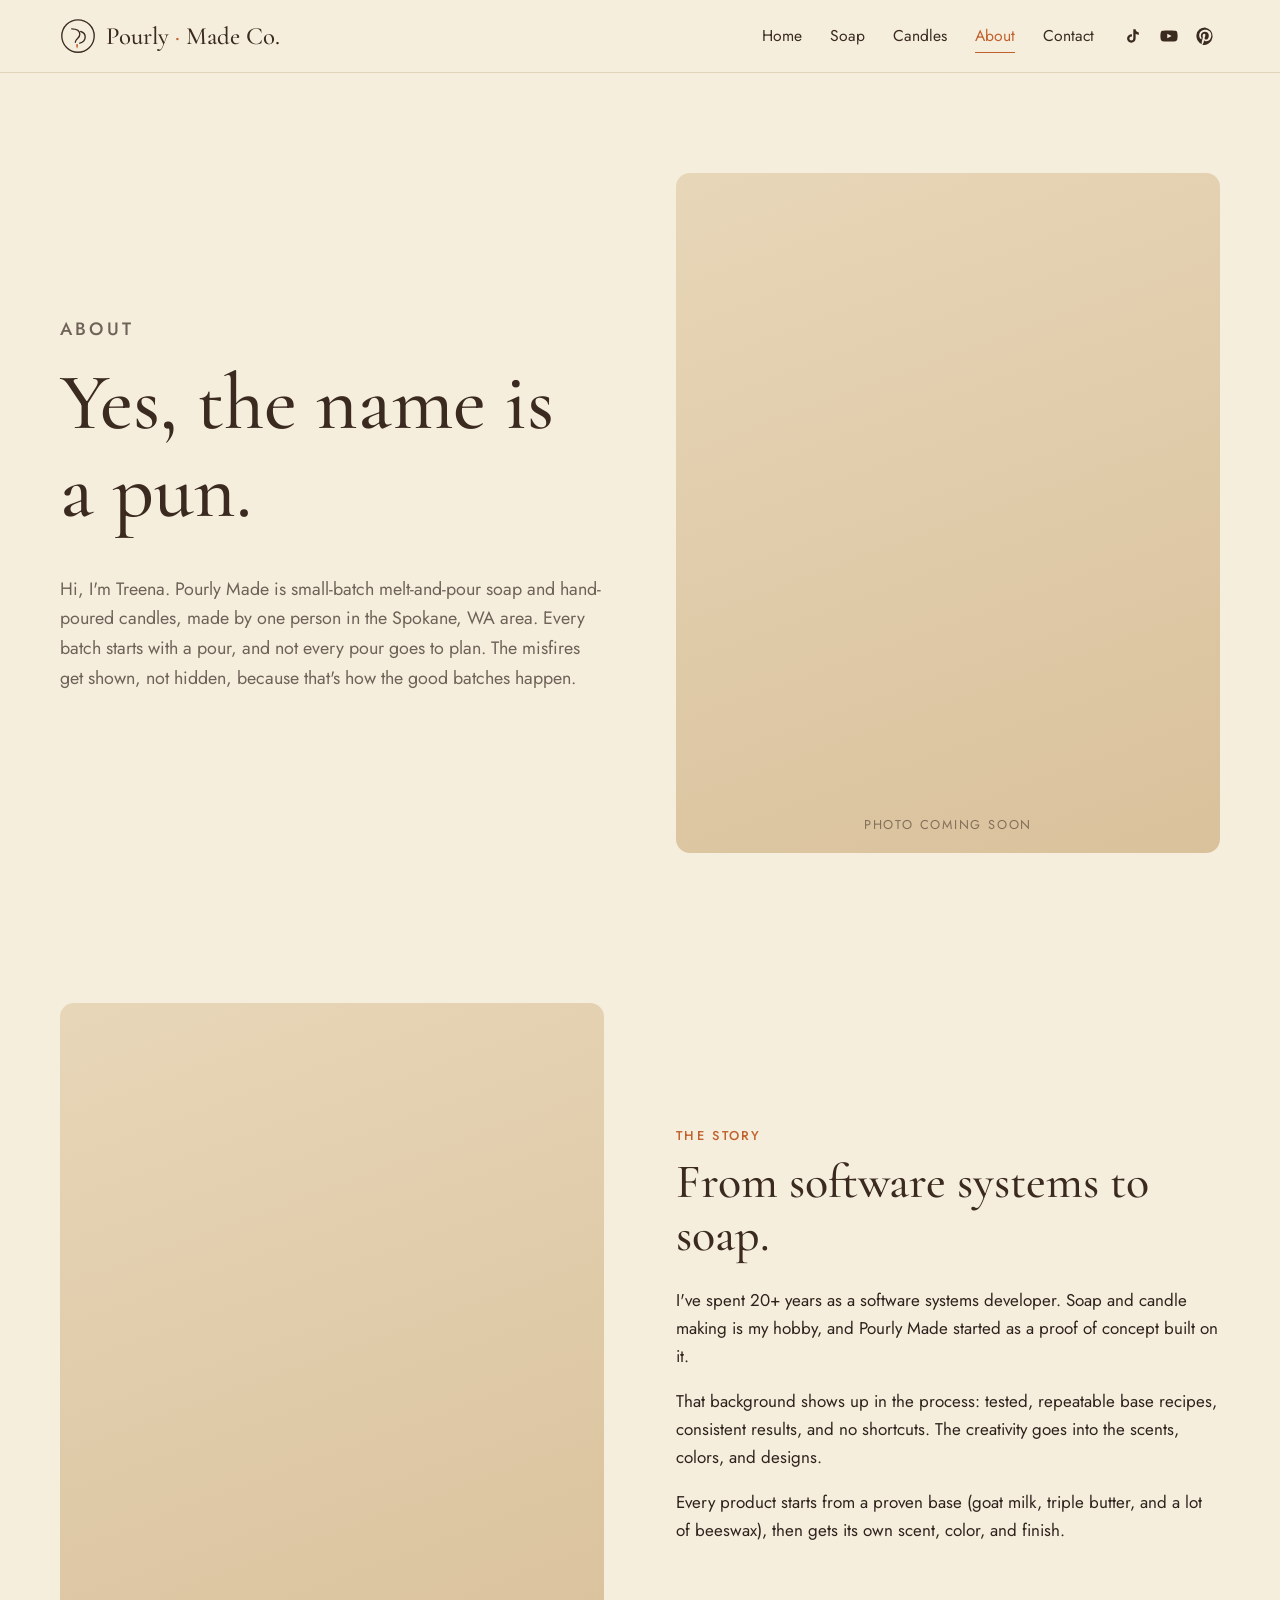
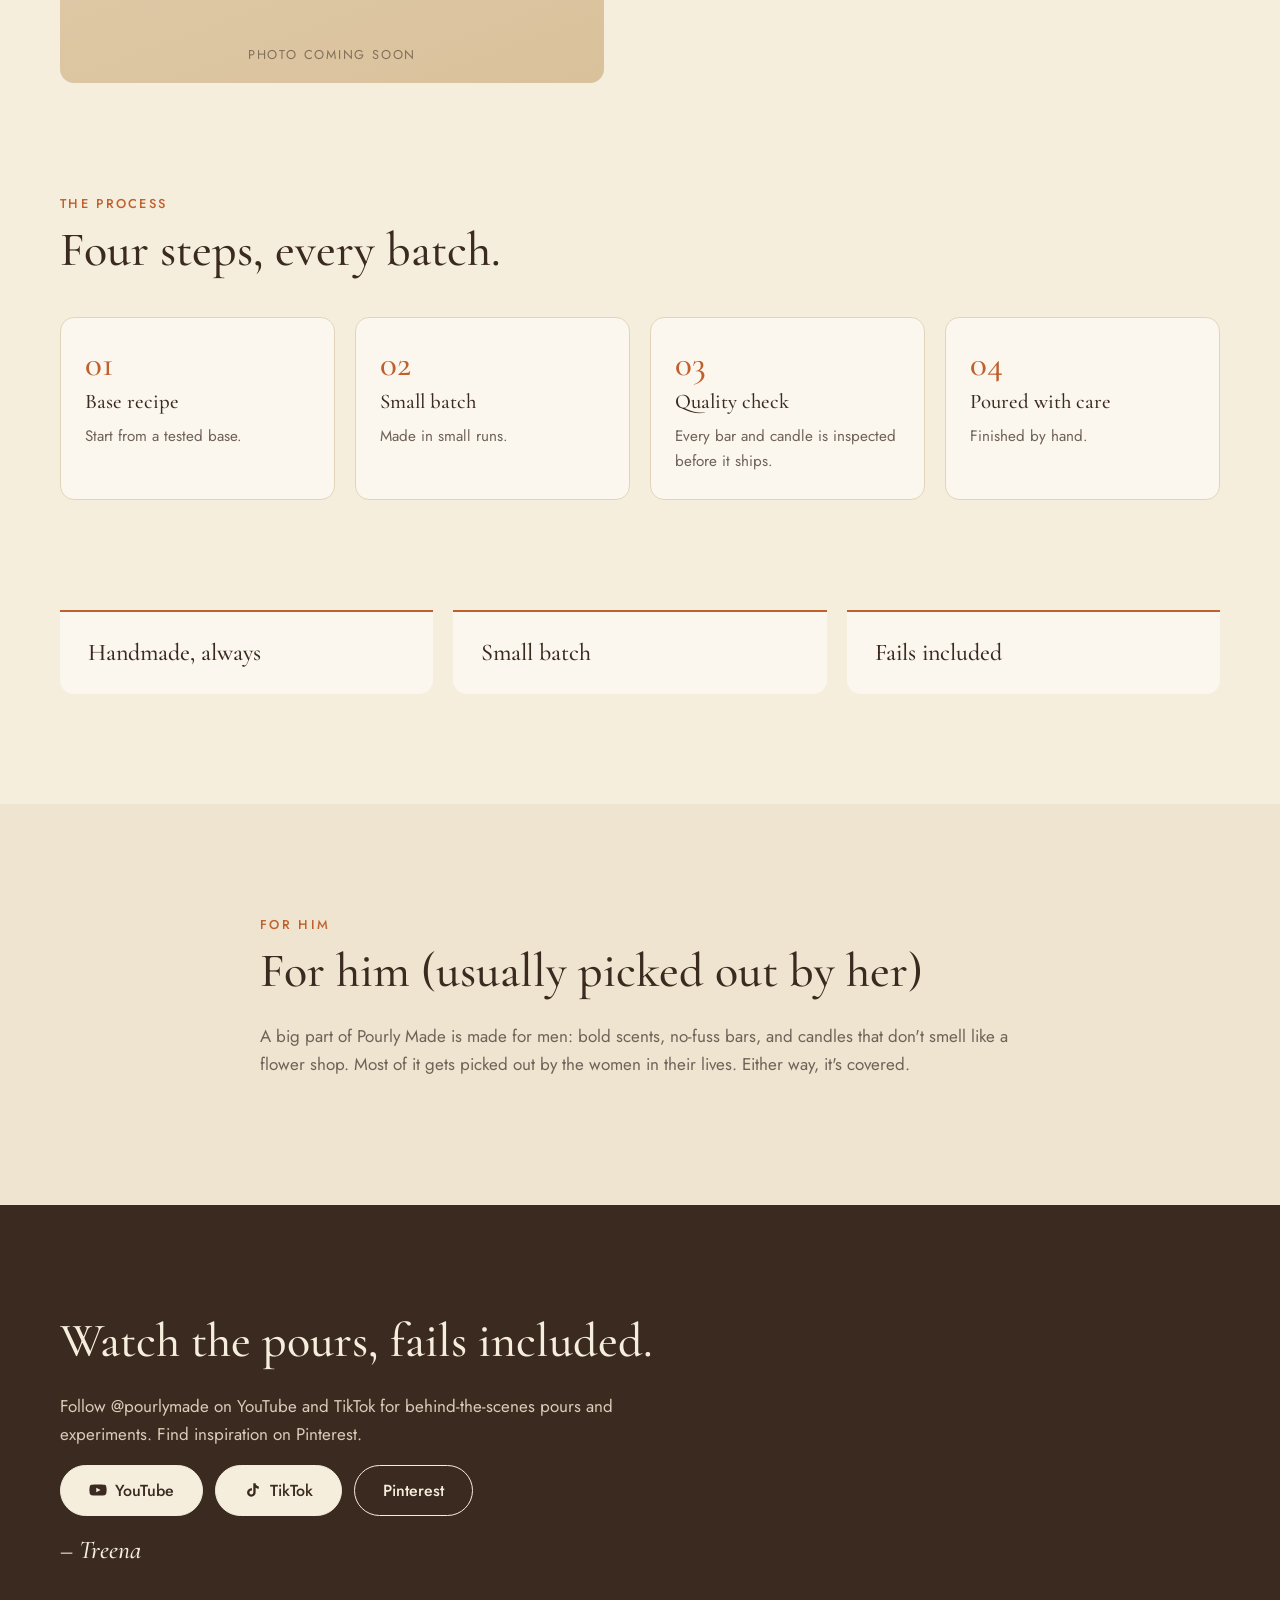
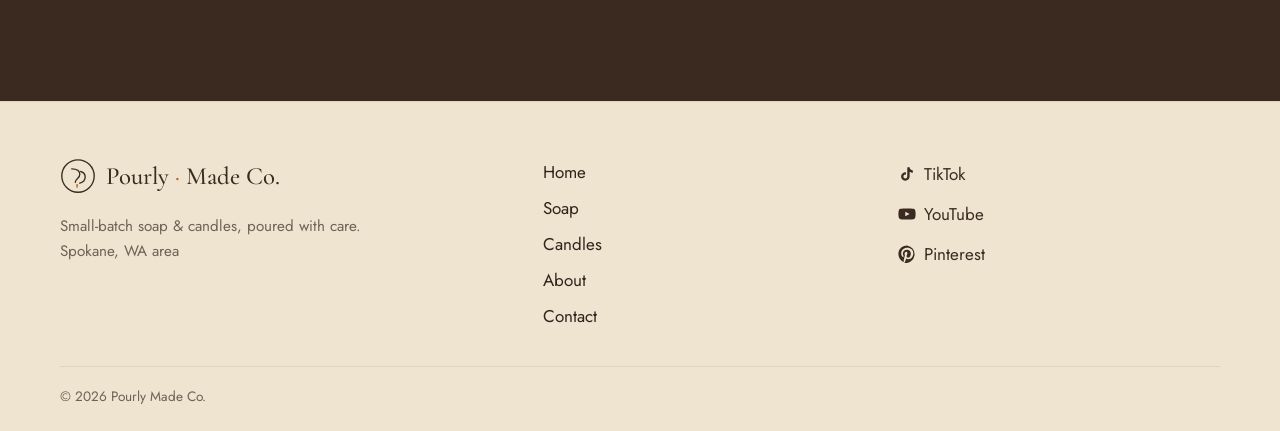
==== about/index.html @ 8b15afe2 "Initial commit" ====
<!doctype html>
<html lang="en" data-root="../">
<head>
<meta charset="utf-8">
<meta name="viewport" content="width=device-width, initial-scale=1">
<title>About | Pourly Made Co.</title>
<meta name="description" content="Pourly Made Co. is small-batch soap and candles made by one person in the Spokane, WA area.">
<meta property="og:title" content="About | Pourly Made Co.">
<meta property="og:description" content="Pourly Made Co. is small-batch soap and candles made by one person in the Spokane, WA area.">
<meta property="og:type" content="website">
<link rel="icon" href="../assets/img/favicon.svg" type="image/svg+xml">
<link rel="preconnect" href="https://fonts.googleapis.com">
<link rel="preconnect" href="https://fonts.gstatic.com" crossorigin>
<link href="https://fonts.googleapis.com/css2?family=Cormorant+Garamond:ital,wght@0,400;0,500;0,600;1,500&family=Jost:wght@400;500;600&display=swap" rel="stylesheet">
<link rel="stylesheet" href="../assets/css/style.css">
</head>
<body data-page="about">
<a class="skip" href="#main">Skip to content</a>
<header id="site-header"></header>
<main id="main">

<section class="page-hero">
  <div class="container split">
    <div>
      <p class="eyebrow">About</p>
      <h1>Yes, the name is a pun.</h1>
      <p>Hi, I'm Treena. Pourly Made is small-batch melt-and-pour soap and hand-poured candles, made by one person in the Spokane, WA area. Every batch starts with a pour, and not every pour goes to plan. The misfires get shown, not hidden, because that's how the good batches happen.</p>
    </div>
    <div class="art" role="img" aria-label="Photo placeholder"></div>
  </div>
</section>

<section class="section">
  <div class="container split">
    <div class="art" role="img" aria-label="Photo placeholder"></div>
    <div>
      <p class="eyebrow">The story</p>
      <h2>From software systems to soap.</h2>
      <p>I've spent 20+ years as a software systems developer. Soap and candle making is my hobby, and Pourly Made started as a proof of concept built on it.</p>
      <p>That background shows up in the process: tested, repeatable base recipes, consistent results, and no shortcuts. The creativity goes into the scents, colors, and designs.</p>
      <p>Every product starts from a proven base (goat milk, triple butter, and a lot of beeswax), then gets its own scent, color, and finish.</p>
    </div>
  </div>
</section>

<section class="section" style="padding-top:0">
  <div class="container">
    <div class="section-head"><p class="eyebrow">The process</p><h2>Four steps, every batch.</h2></div>
    <ol class="steps">
      <li><h3>Base recipe</h3><p>Start from a tested base.</p></li>
      <li><h3>Small batch</h3><p>Made in small runs.</p></li>
      <li><h3>Quality check</h3><p>Every bar and candle is inspected before it ships.</p></li>
      <li><h3>Poured with care</h3><p>Finished by hand.</p></li>
    </ol>
  </div>
</section>

<section class="section" style="padding-top:0">
  <div class="container values">
    <div class="value"><h3>Handmade, always</h3></div>
    <div class="value"><h3>Small batch</h3></div>
    <div class="value"><h3>Fails included</h3></div>
  </div>
</section>

<section class="section for-him">
  <div class="container inner">
    <p class="eyebrow">For him</p>
    <h2>For him (usually picked out by her)</h2>
    <p class="muted">A big part of Pourly Made is made for men: bold scents, no-fuss bars, and candles that don't smell like a flower shop. Most of it gets picked out by the women in their lives. Either way, it's covered.</p>
  </div>
</section>

<section class="section dark">
  <div class="container">
    <h2>Watch the pours, fails included.</h2>
    <p style="max-width:560px">Follow @pourlymade on YouTube and TikTok for behind-the-scenes pours and experiments.<span data-requires-social="pinterest"> Find inspiration on Pinterest.</span></p>
    <div class="btn-row social-btns">
  <a class="btn btn-light" data-social="youtube" href="#"><svg viewBox="0 0 24 24"><path d="M23 7.2a3 3 0 0 0-2.1-2.1C19 4.6 12 4.6 12 4.6s-7 0-8.9.5A3 3 0 0 0 1 7.2 31 31 0 0 0 .5 12a31 31 0 0 0 .5 4.8 3 3 0 0 0 2.1 2.1c1.9.5 8.9.5 8.9.5s7 0 8.9-.5a3 3 0 0 0 2.1-2.1 31 31 0 0 0 .5-4.8 31 31 0 0 0-.5-4.8zM9.7 15.1V8.9l5.8 3.1-5.8 3.1z"/></svg>YouTube</a>
  <a class="btn btn-light" data-social="tiktok" href="#"><svg viewBox="0 0 24 24"><path d="M16.6 5.8A4.3 4.3 0 0 1 15.5 3h-3.1v12.4a2.6 2.6 0 1 1-2.6-2.6c.3 0 .5 0 .8.1V9.7a5.7 5.7 0 1 0 4.9 5.7V9a7.4 7.4 0 0 0 4.3 1.4V7.3a4.3 4.3 0 0 1-3.2-1.5z"/></svg>TikTok</a>
  <a class="btn btn-ghost" style="color:var(--cream);border-color:var(--cream)" data-social="pinterest" href="#">Pinterest</a>
</div>
    <p class="signoff">&ndash; Treena</p>
  </div>
</section>
</main>
<footer id="site-footer"></footer>
<script src="../assets/js/config.js"></script>
<script src="../assets/js/products.js"></script>
<script src="../assets/js/site.js"></script>
</body>
</html>
---- assets/css/style.css ----
:root {
  --cream: #f6eedd;
  --linen: #efe4cf;
  --paper: #fbf7ef;
  --ink: #2f241d;
  --espresso: #3a2a20;
  --muted: #6f6258;
  --accent: #c0612d;
  --accent-dark: #a24f22;
  --sage: #7d8a6a;
  --line: #e2d4bb;
  --radius: 14px;
  --serif: "Cormorant Garamond", Georgia, "Times New Roman", serif;
  --sans: "Jost", "Segoe UI", system-ui, -apple-system, sans-serif;
}
*, *::before, *::after { box-sizing: border-box; }
html { scroll-behavior: smooth; }
body { margin: 0; background: var(--cream); color: var(--ink); font: 400 17px/1.65 var(--sans); -webkit-font-smoothing: antialiased; }
img { max-width: 100%; display: block; }
a { color: inherit; }
h1, h2, h3 { font-family: var(--serif); font-weight: 500; line-height: 1.1; margin: 0 0 .5em; color: var(--espresso); }
h1 { font-size: clamp(2.6rem, 7vw, 5rem); }
h2 { font-size: clamp(2rem, 4.5vw, 3rem); }
h3 { font-size: 1.5rem; }
p { margin: 0 0 1em; }
.container { width: min(1160px, 100% - 32px); margin-inline: auto; }
.muted { color: var(--muted); }
.eyebrow { font-size: .8rem; letter-spacing: .18em; text-transform: uppercase; color: var(--accent); font-weight: 500; margin-bottom: .8em; }
.section { padding: clamp(56px, 9vw, 110px) 0; }
.section-head { max-width: 640px; margin-bottom: 40px; }
.skip { position: absolute; left: -999px; }
.skip:focus { left: 16px; top: 16px; background: #fff; padding: 8px 12px; z-index: 99; }

/* buttons */
.btn { display: inline-block; padding: 13px 28px; border-radius: 999px; font: 500 1rem var(--sans); text-decoration: none; border: 1.5px solid var(--accent); background: var(--accent); color: #fff; cursor: pointer; transition: background .2s, color .2s, transform .2s; }
.btn:hover { background: var(--accent-dark); border-color: var(--accent-dark); transform: translateY(-1px); }
.btn-ghost { background: transparent; color: var(--espresso); border-color: var(--espresso); }
.btn-ghost:hover { background: var(--espresso); color: var(--cream); border-color: var(--espresso); }
.btn-light { background: var(--cream); color: var(--espresso); border-color: var(--cream); }
.btn-light:hover { background: #fff; border-color: #fff; color: var(--espresso); }
.btn-row { display: flex; flex-wrap: wrap; gap: 12px; }

/* header */
#site-header { position: sticky; top: 0; z-index: 50; background: rgba(246, 238, 221, .94); backdrop-filter: blur(8px); border-bottom: 1px solid var(--line); }
.header-inner { display: flex; align-items: center; gap: 24px; height: 72px; }
.brand { display: inline-flex; align-items: center; gap: 10px; text-decoration: none; font: 500 1.55rem var(--serif); color: var(--espresso); white-space: nowrap; }
.brand em { color: var(--accent); font-style: normal; }
.logo-mark { width: 36px; height: 36px; color: var(--espresso); flex: none; }
.nav { display: flex; gap: 28px; margin-left: auto; }
.nav a { text-decoration: none; font-size: .98rem; color: var(--espresso); padding: 4px 0; border-bottom: 1.5px solid transparent; }
.nav a:hover, .nav a.active { color: var(--accent); border-color: var(--accent); }
.header-social { display: flex; gap: 6px; }
.icon-link { display: inline-flex; align-items: center; gap: 8px; text-decoration: none; color: var(--espresso); padding: 6px; border-radius: 8px; }
.icon-link svg { width: 18px; height: 18px; fill: currentColor; }
.icon-link:hover { color: var(--accent); }
.menu-btn { display: none; margin-left: auto; background: none; border: 0; width: 44px; height: 44px; cursor: pointer; padding: 10px; }
.menu-btn span { display: block; height: 2px; background: var(--espresso); margin: 5px 0; transition: transform .2s, opacity .2s; }

@media (max-width: 860px) {
  .header-social { display: none; }
  .menu-btn { display: block; }
  .nav { position: absolute; top: 72px; left: 0; right: 0; flex-direction: column; gap: 0; background: var(--cream); border-bottom: 1px solid var(--line); padding: 8px 16px 16px; display: none; }
  .nav a { padding: 12px 0; border-bottom: 1px solid var(--line); }
  .nav a.active { border-color: var(--line); }
  #site-header.open .nav { display: flex; }
  #site-header.open .menu-btn span:nth-child(1) { transform: translateY(7px) rotate(45deg); }
  #site-header.open .menu-btn span:nth-child(2) { opacity: 0; }
  #site-header.open .menu-btn span:nth-child(3) { transform: translateY(-7px) rotate(-45deg); }
}

/* hero */
.hero { position: relative; min-height: min(88vh, 760px); display: flex; align-items: flex-end; overflow: hidden;
  background:
    radial-gradient(ellipse at 75% 30%, rgba(192, 97, 45, .18), transparent 55%),
    radial-gradient(ellipse at 20% 80%, rgba(125, 138, 106, .18), transparent 50%),
    linear-gradient(160deg, #efe2c9 0%, #f6eedd 55%, #eadbc0 100%); }
.hero.has-img { background-size: cover; background-position: center; }
.hero::after { content: ""; position: absolute; inset: 0; background: linear-gradient(to top, rgba(246, 238, 221, .96) 8%, rgba(246, 238, 221, .2) 60%, transparent); }
.hero .container { position: relative; z-index: 1; padding-bottom: clamp(48px, 9vw, 96px); }
.hero p.lead { font-size: clamp(1.1rem, 2vw, 1.3rem); color: var(--muted); max-width: 520px; }
.hero-drops { position: absolute; right: 6%; top: 14%; width: min(38vw, 380px); opacity: .5; z-index: 0; }

.strip { background: var(--accent); color: #fff; padding: 18px 0; }
.strip ul { list-style: none; margin: 0; padding: 0; display: flex; justify-content: center; flex-wrap: wrap; gap: 12px 40px; letter-spacing: .16em; text-transform: uppercase; font-size: .88rem; font-weight: 500; }

/* page header */
.page-hero { padding: clamp(56px, 9vw, 100px) 0 clamp(24px, 4vw, 40px); }
.page-hero p { max-width: 620px; color: var(--muted); font-size: 1.12rem; }

/* filters + grid */
.filters { display: flex; gap: 10px; margin-bottom: 28px; flex-wrap: wrap; }
.filters button { font: 500 .95rem var(--sans); padding: 9px 20px; border-radius: 999px; border: 1.5px solid var(--line); background: var(--paper); color: var(--espresso); cursor: pointer; }
.filters button.active { background: var(--espresso); border-color: var(--espresso); color: var(--cream); }
.grid { display: grid; gap: 24px; grid-template-columns: 1fr; }
@media (min-width: 640px) { .grid { grid-template-columns: repeat(2, 1fr); } }
@media (min-width: 1000px) { .grid { grid-template-columns: repeat(3, 1fr); } }
.grid.featured { grid-template-columns: 1fr; }
@media (min-width: 640px) { .grid.featured { grid-template-columns: repeat(2, 1fr); } }
@media (min-width: 1000px) { .grid.featured { grid-template-columns: repeat(4, 1fr); } }

.card { background: var(--paper); border: 1px solid var(--line); border-radius: var(--radius); overflow: hidden; display: flex; flex-direction: column; transition: transform .25s, box-shadow .25s; }
.card:hover { transform: translateY(-3px); box-shadow: 0 14px 30px -18px rgba(58, 42, 32, .45); }
.card-media { position: relative; aspect-ratio: 4 / 3; background: var(--linen); }
.card-media img { width: 100%; height: 100%; object-fit: cover; }
.ph { width: 100%; height: 100%; display: grid; place-items: center; color: var(--muted); font-size: .85rem; letter-spacing: .12em; text-transform: uppercase; }
.ph-soap { background: repeating-linear-gradient(135deg, #efe4cf 0 14px, #f3eadb 14px 28px); }
.ph-candle { background: radial-gradient(circle at 50% 40%, #f8e3c4 0, #efe4cf 55%); }
.badges { position: absolute; top: 12px; left: 12px; display: flex; gap: 6px; }
.badge { font-size: .72rem; font-weight: 600; letter-spacing: .06em; text-transform: uppercase; padding: 4px 10px; border-radius: 999px; }
.badge-sample { background: var(--accent); color: #fff; }
.badge-him { background: var(--espresso); color: var(--cream); }
.card-body { padding: 20px 22px 22px; display: flex; flex-direction: column; flex: 1; }
.card-body h3 { margin-bottom: .25em; }
.card-body p { color: var(--muted); font-size: .96rem; }
.meta { display: flex; flex-wrap: wrap; gap: 6px 14px; font-size: .85rem !important; color: var(--espresso) !important; }
.meta span + span::before { content: "•"; margin-right: 14px; color: var(--accent); }
.ask { margin-top: auto; color: var(--accent); font-weight: 500; text-decoration: none; }
.ask:hover { text-decoration: underline; }
.empty { color: var(--muted); }

/* split / story */
.split { display: grid; gap: clamp(32px, 6vw, 72px); align-items: center; }
@media (min-width: 900px) { .split { grid-template-columns: 1fr 1fr; } }
.art { aspect-ratio: 4 / 5; border-radius: var(--radius); background: linear-gradient(160deg, #e7d6b8, #d9c19b); position: relative; overflow: hidden; }
.art::after { content: "Photo coming soon"; position: absolute; inset: auto 0 18px; text-align: center; font-size: .8rem; letter-spacing: .14em; text-transform: uppercase; color: rgba(58, 42, 32, .55); }
.art.wide { aspect-ratio: 16 / 7; }

.steps { list-style: none; padding: 0; margin: 0; display: grid; gap: 20px; counter-reset: step; }
@media (min-width: 760px) { .steps { grid-template-columns: repeat(4, 1fr); } }
.steps li { background: var(--paper); border: 1px solid var(--line); border-radius: var(--radius); padding: 24px; counter-increment: step; }
.steps li::before { content: "0" counter(step); display: block; font: 500 2.2rem var(--serif); color: var(--accent); margin-bottom: 6px; }
.steps h3 { font-size: 1.3rem; }
.steps p { color: var(--muted); font-size: .95rem; margin: 0; }

.values { display: grid; gap: 20px; }
@media (min-width: 760px) { .values { grid-template-columns: repeat(3, 1fr); } }
.value { padding: 28px; border-top: 2px solid var(--accent); background: var(--paper); border-radius: 0 0 var(--radius) var(--radius); }
.value h3 { margin: 0; }

.for-him { background: var(--linen); }
.for-him .inner { max-width: 760px; }

/* dark cta */
.dark { background: var(--espresso); color: var(--cream); }
.dark h2, .dark h3 { color: var(--cream); }
.dark p { color: #d9ccb8; }
.dark .eyebrow { color: #e0925f; }
.signoff { font: italic 500 1.6rem var(--serif); color: var(--cream) !important; margin-top: 18px; }
.social-btns .btn svg { width: 18px; height: 18px; fill: currentColor; vertical-align: -3px; margin-right: 8px; }

/* pinterest inspiration tiles */
.tiles { display: grid; gap: 14px; grid-template-columns: repeat(2, 1fr); margin: 28px 0; }
@media (min-width: 760px) { .tiles { grid-template-columns: repeat(4, 1fr); } }
.tiles div { aspect-ratio: 3 / 4; border-radius: var(--radius); background: linear-gradient(160deg, #eadbc0, #dcc6a2); }
.tiles div:nth-child(2) { background: linear-gradient(160deg, #d9dccb, #b9c0a6); }
.tiles div:nth-child(3) { background: linear-gradient(160deg, #f1d5bf, #dca888); }
.tiles div:nth-child(4) { background: linear-gradient(160deg, #e3d5c6, #bfa892); }

/* contact */
.contact-wrap { display: grid; gap: 40px; }
@media (min-width: 900px) { .contact-wrap { grid-template-columns: 1fr 1.3fr; } .contact-intro { position: sticky; top: 110px; align-self: start; } }
.form { background: var(--paper); border: 1px solid var(--line); border-radius: var(--radius); padding: clamp(22px, 4vw, 36px); display: grid; gap: 18px; }
.form label { display: grid; gap: 6px; font-weight: 500; font-size: .95rem; color: var(--espresso); }
.form input, .form textarea { font: 400 1rem var(--sans); padding: 13px 14px; border: 1.5px solid var(--line); border-radius: 10px; background: #fff; color: var(--ink); width: 100%; }
.form input:focus, .form textarea:focus { outline: none; border-color: var(--accent); box-shadow: 0 0 0 3px rgba(192, 97, 45, .15); }
.form textarea { min-height: 170px; resize: vertical; }
.hp { position: absolute; left: -9999px; }
.form-status { min-height: 1.4em; font-size: .95rem; margin: 0; }
.form-status.ok { color: #3d6b3a; }
.form-status.error { color: #a4321f; }
.btn:disabled { opacity: .6; cursor: default; transform: none; }

/* footer */
#site-footer { background: var(--linen); border-top: 1px solid var(--line); padding: 56px 0 24px; }
.footer-inner { display: grid; gap: 32px; }
@media (min-width: 800px) { .footer-inner { grid-template-columns: 1.4fr 1fr 1fr; } }
.footer-inner p { margin-top: 12px; font-size: .95rem; }
.footer-nav, .footer-social { display: flex; flex-direction: column; gap: 8px; }
.footer-nav a { text-decoration: none; }
.footer-nav a:hover { color: var(--accent); }
.icon-link.labeled { padding: 2px 0; }
.copyright { margin-top: 36px; padding-top: 18px; border-top: 1px solid var(--line); font-size: .85rem; color: var(--muted); }

.notfound { min-height: 60vh; display: grid; place-items: center; text-align: center; }
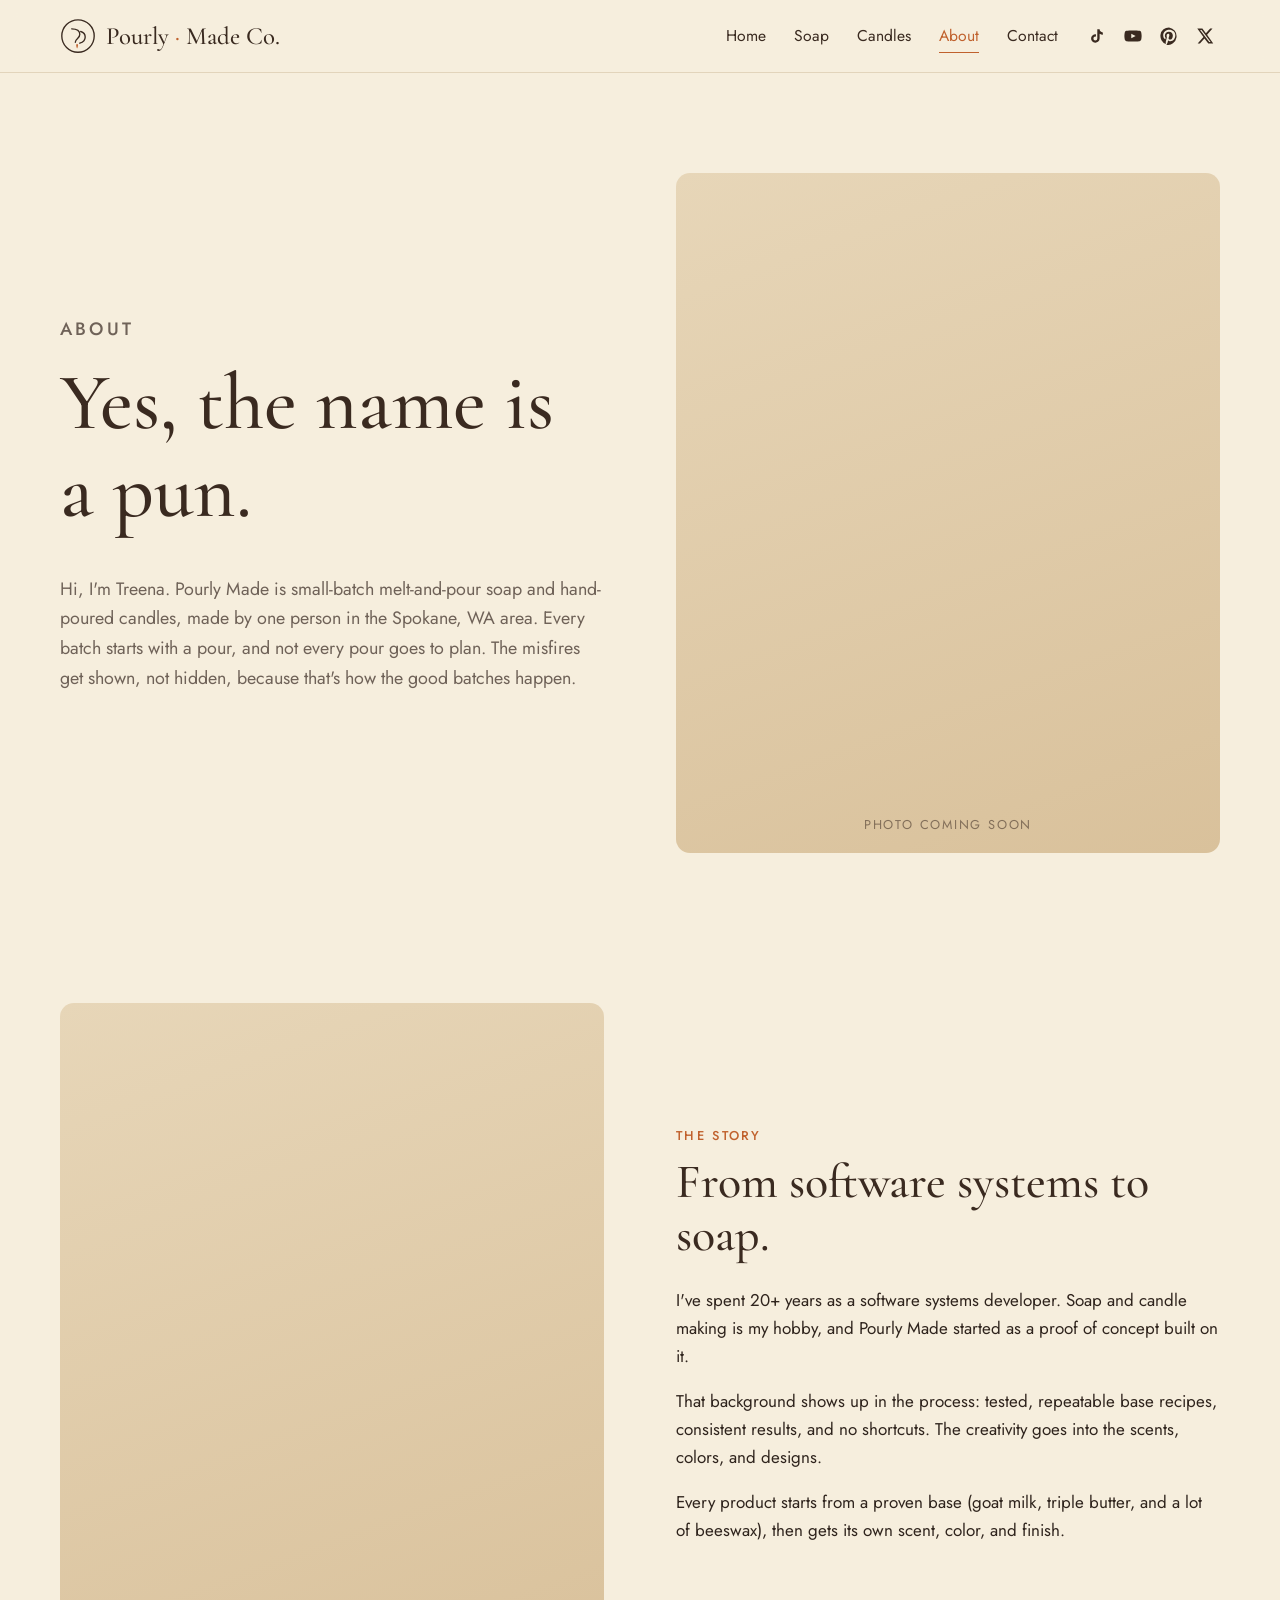
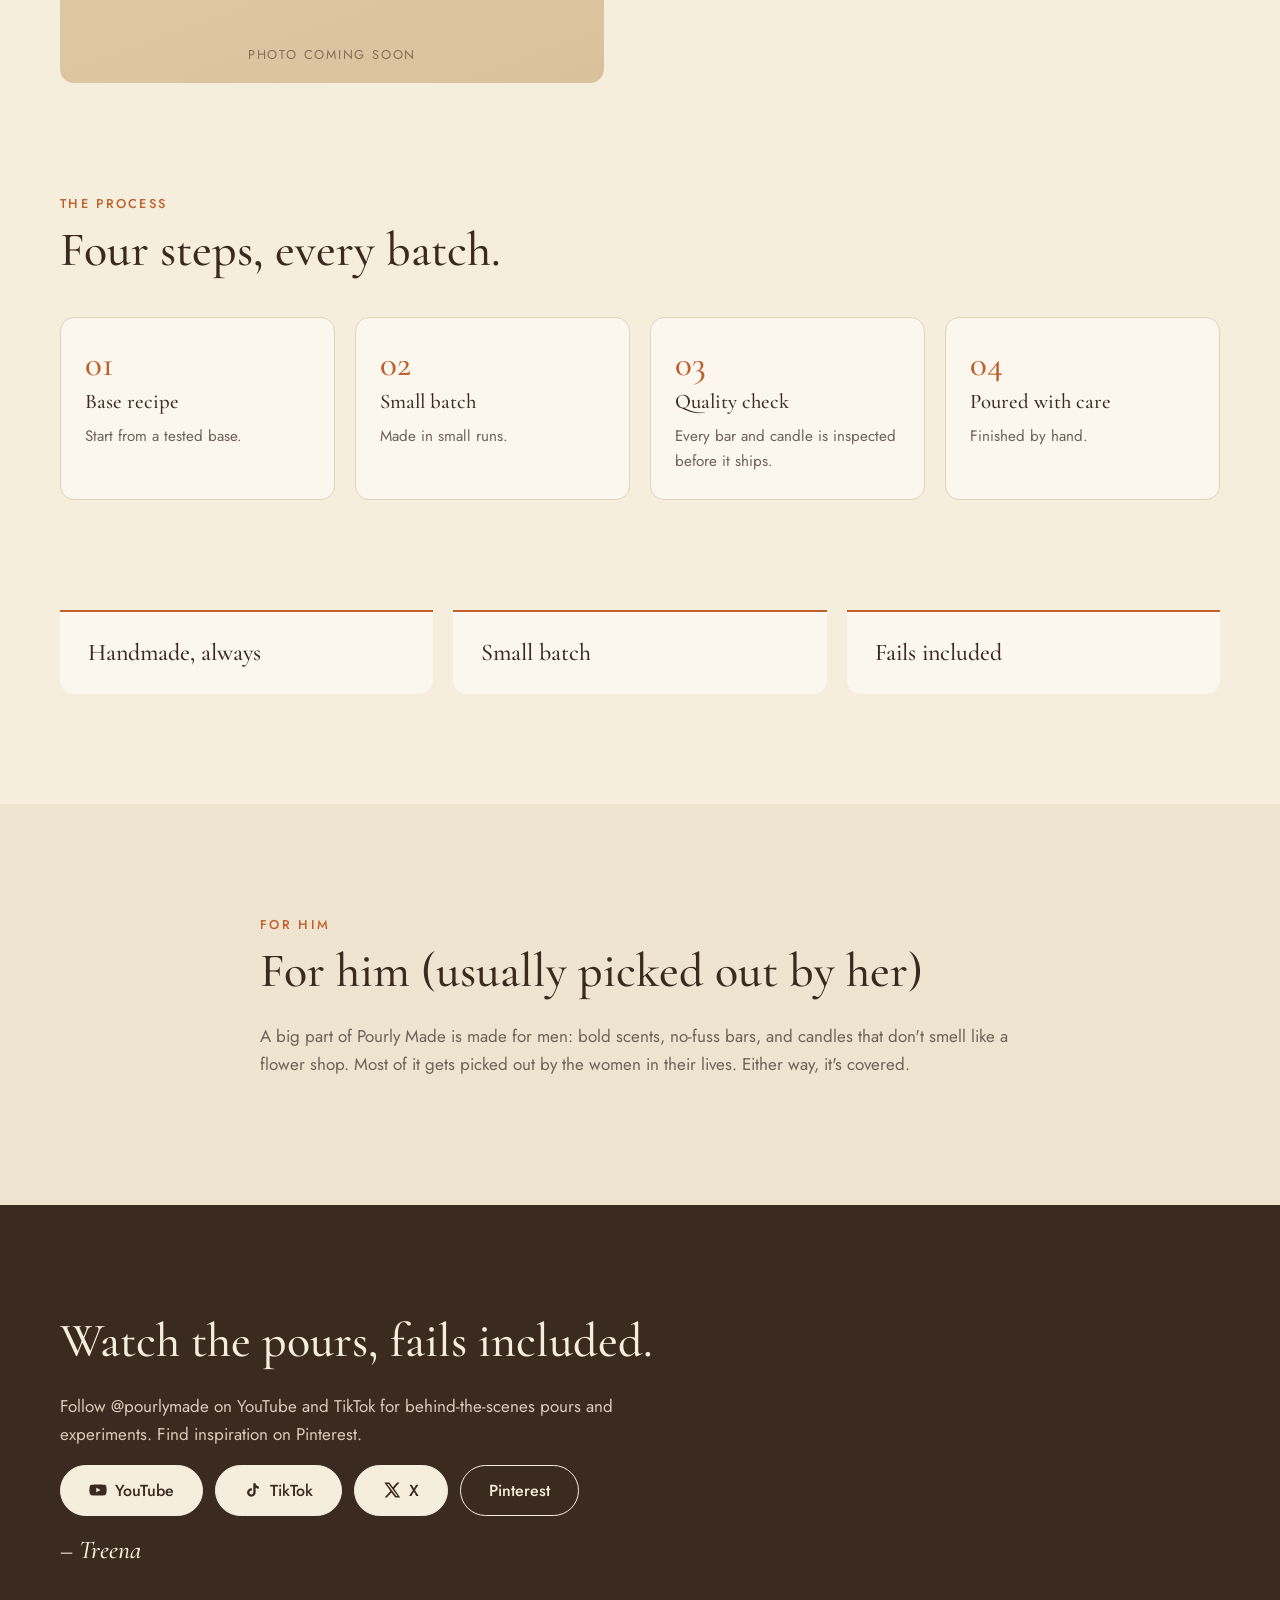
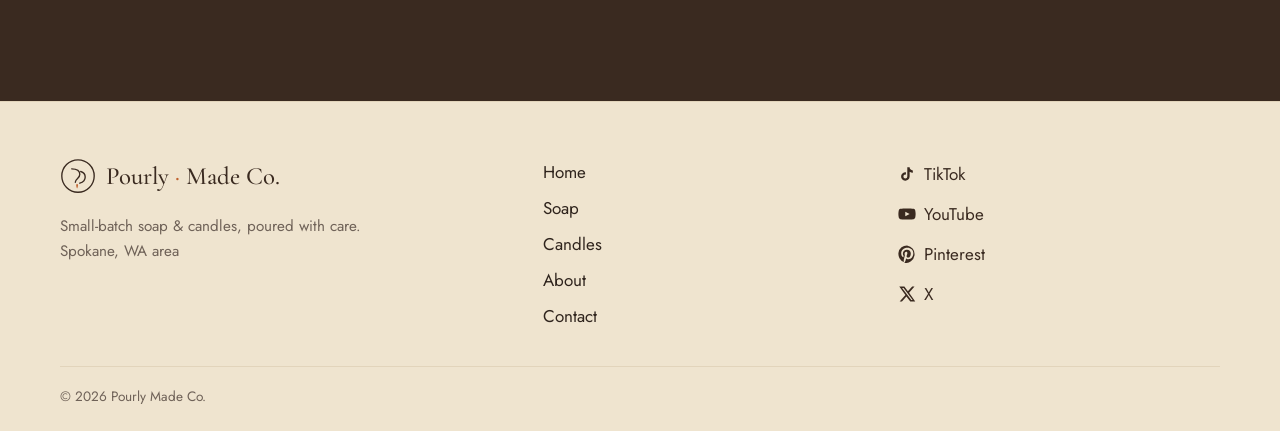
==== commit e84a343e: "Add X (@pourly_made) social link" ====
--- a/about/index.html
+++ b/about/index.html
@@ -78,6 +78,7 @@
     <div class="btn-row social-btns">
   <a class="btn btn-light" data-social="youtube" href="#"><svg viewBox="0 0 24 24"><path d="M23 7.2a3 3 0 0 0-2.1-2.1C19 4.6 12 4.6 12 4.6s-7 0-8.9.5A3 3 0 0 0 1 7.2 31 31 0 0 0 .5 12a31 31 0 0 0 .5 4.8 3 3 0 0 0 2.1 2.1c1.9.5 8.9.5 8.9.5s7 0 8.9-.5a3 3 0 0 0 2.1-2.1 31 31 0 0 0 .5-4.8 31 31 0 0 0-.5-4.8zM9.7 15.1V8.9l5.8 3.1-5.8 3.1z"/></svg>YouTube</a>
   <a class="btn btn-light" data-social="tiktok" href="#"><svg viewBox="0 0 24 24"><path d="M16.6 5.8A4.3 4.3 0 0 1 15.5 3h-3.1v12.4a2.6 2.6 0 1 1-2.6-2.6c.3 0 .5 0 .8.1V9.7a5.7 5.7 0 1 0 4.9 5.7V9a7.4 7.4 0 0 0 4.3 1.4V7.3a4.3 4.3 0 0 1-3.2-1.5z"/></svg>TikTok</a>
+  <a class="btn btn-light" data-social="x" href="#"><svg viewBox="0 0 24 24"><path d="M18.9 2H22l-7.2 8.2L23 22h-6.6l-5.2-6.8L5.3 22H2.2l7.7-8.8L1.7 2h6.8l4.7 6.2L18.9 2zm-1.2 18h1.8L7.4 3.9H5.5L17.7 20z"/></svg>X</a>
   <a class="btn btn-ghost" style="color:var(--cream);border-color:var(--cream)" data-social="pinterest" href="#">Pinterest</a>
 </div>
     <p class="signoff">&ndash; Treena</p>
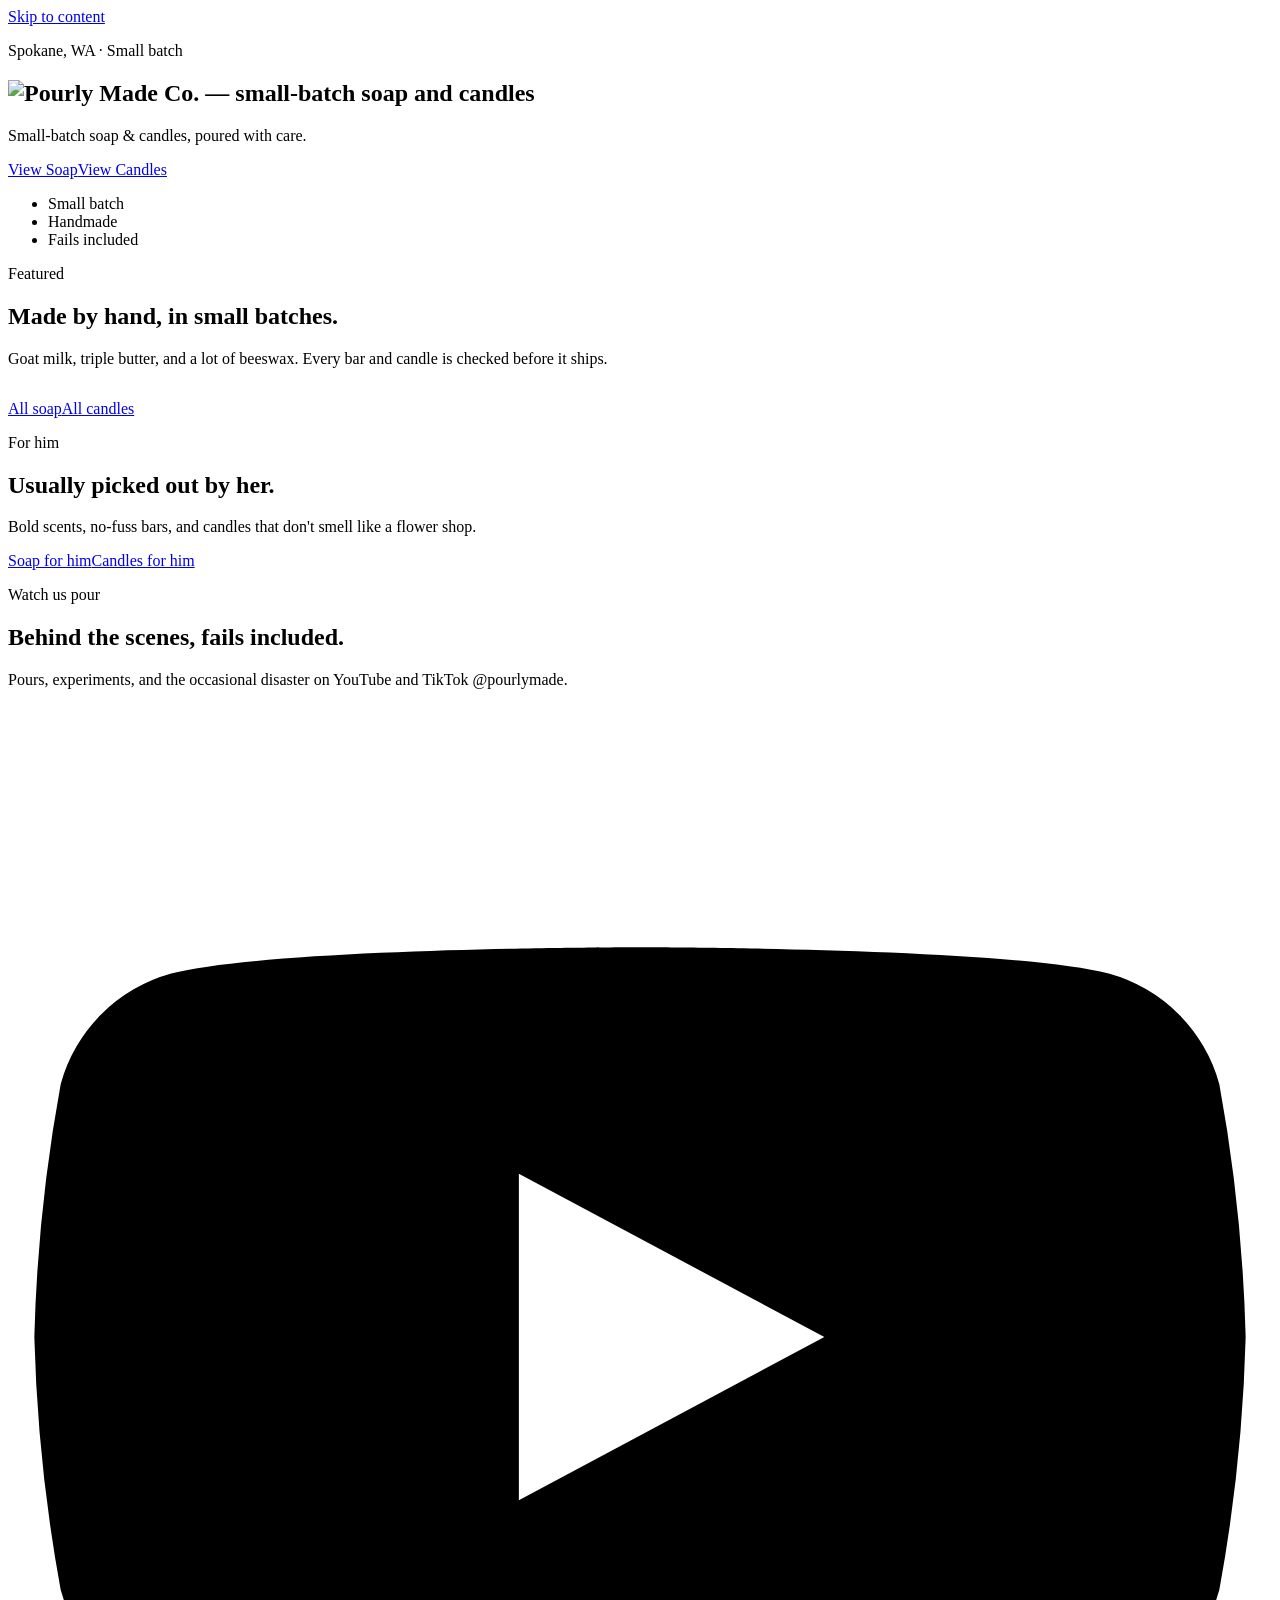
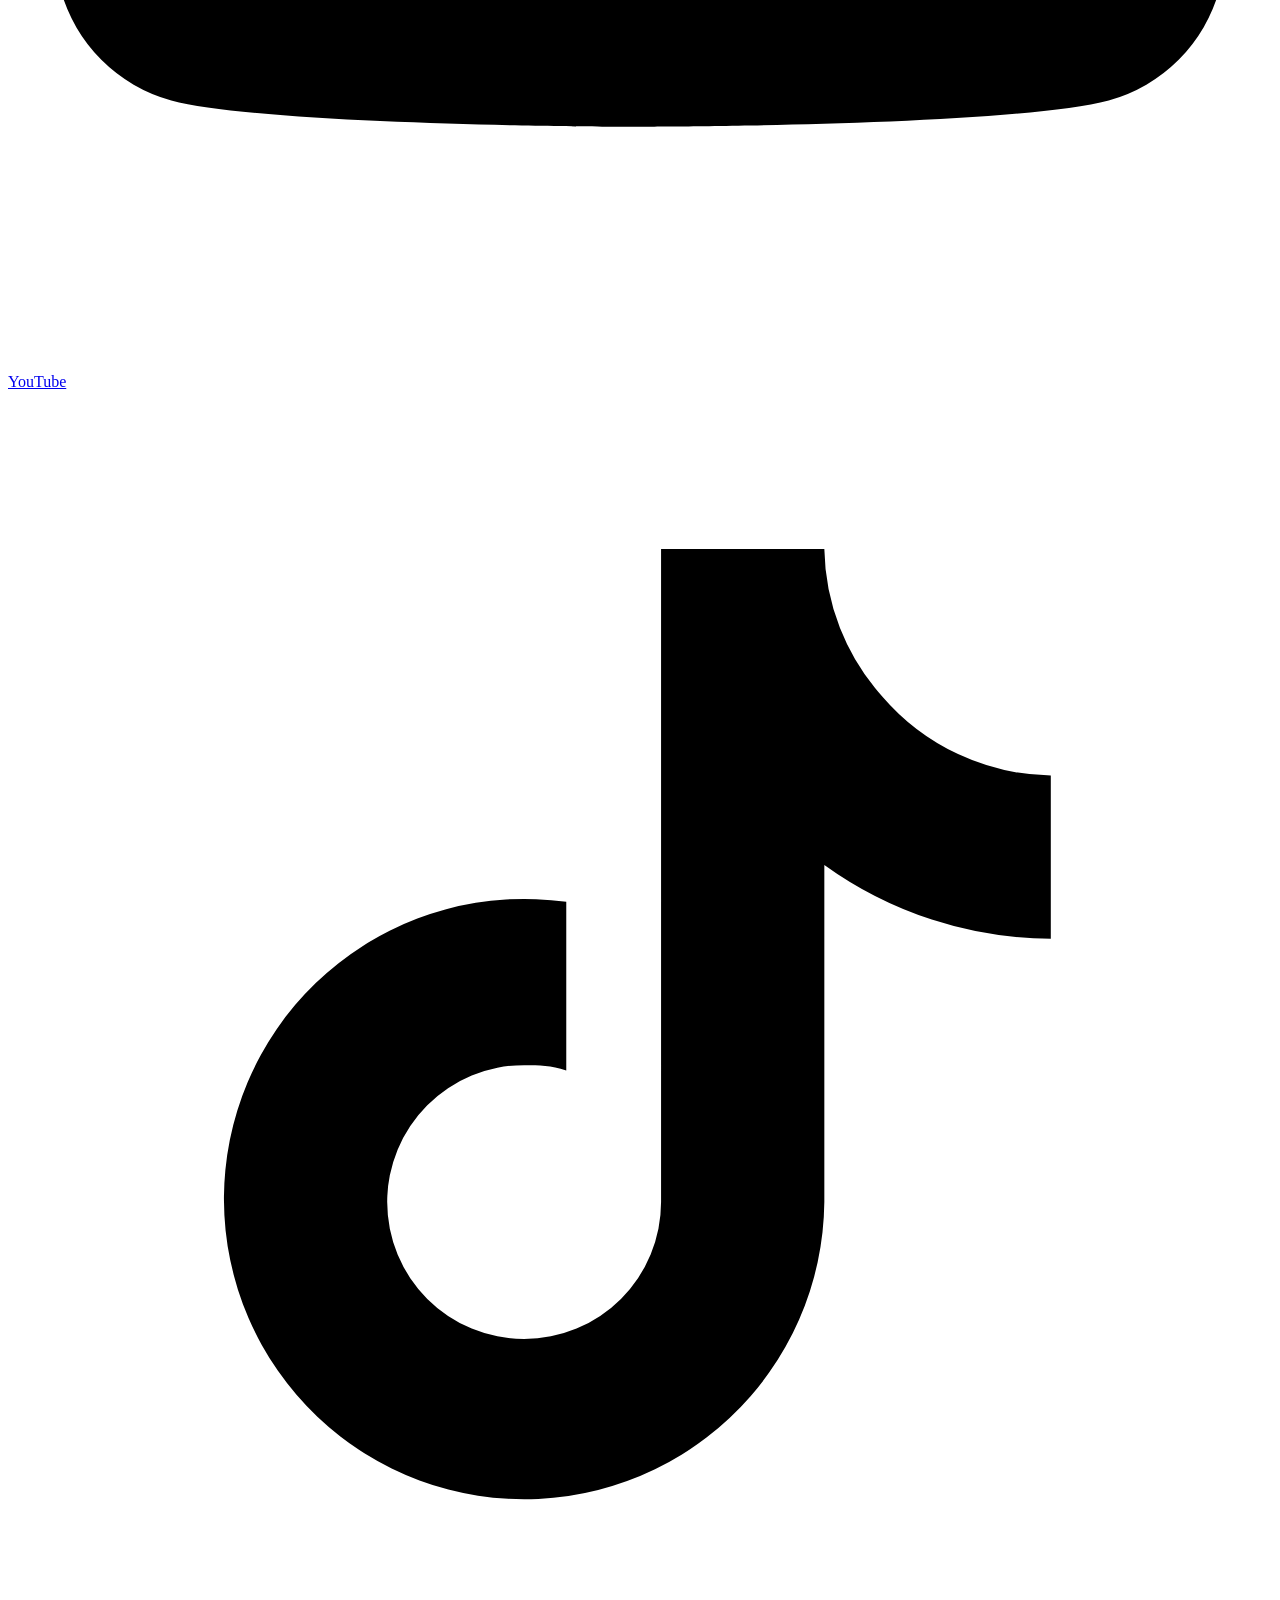
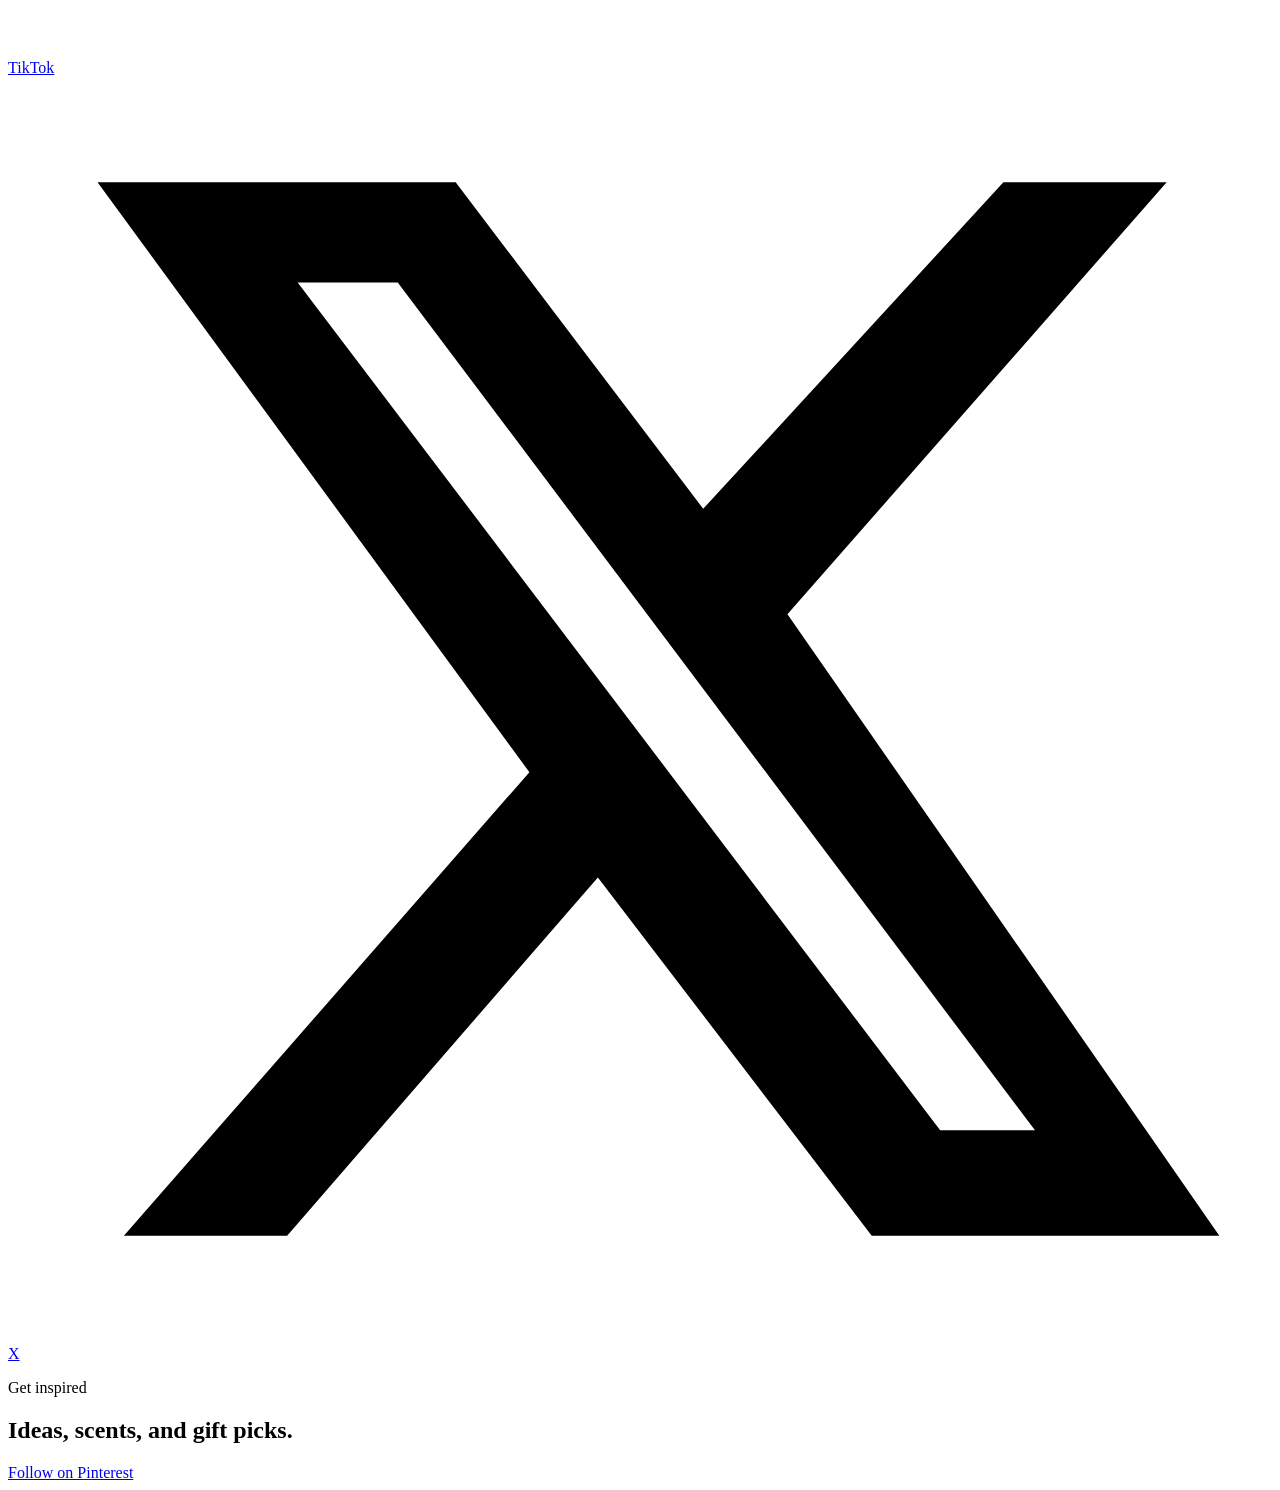
==== commit 719aaf70: "Add files via upload" ====
--- a/about/index.html
+++ b/about/index.html
@@ -1,93 +1,81 @@
 <!doctype html>
-<html lang="en" data-root="../">
+<html lang="en" data-root="">
 <head>
 <meta charset="utf-8">
 <meta name="viewport" content="width=device-width, initial-scale=1">
-<title>About | Pourly Made Co.</title>
-<meta name="description" content="Pourly Made Co. is small-batch soap and candles made by one person in the Spokane, WA area.">
-<meta property="og:title" content="About | Pourly Made Co.">
-<meta property="og:description" content="Pourly Made Co. is small-batch soap and candles made by one person in the Spokane, WA area.">
+<title>Pourly Made Co. | Small-batch soap & candles</title>
+<meta name="description" content="Small-batch melt-and-pour soap and hand-poured beeswax candles, made by hand in the Spokane, WA area.">
+<meta property="og:title" content="Pourly Made Co. | Small-batch soap & candles">
+<meta property="og:description" content="Small-batch melt-and-pour soap and hand-poured beeswax candles, made by hand in the Spokane, WA area.">
 <meta property="og:type" content="website">
-<link rel="icon" href="../assets/img/favicon.svg" type="image/svg+xml">
+<link rel="icon" href="assets/img/favicon.svg" type="image/svg+xml">
 <link rel="preconnect" href="https://fonts.googleapis.com">
 <link rel="preconnect" href="https://fonts.gstatic.com" crossorigin>
 <link href="https://fonts.googleapis.com/css2?family=Cormorant+Garamond:ital,wght@0,400;0,500;0,600;1,500&family=Jost:wght@400;500;600&display=swap" rel="stylesheet">
-<link rel="stylesheet" href="../assets/css/style.css">
+<link rel="stylesheet" href="assets/css/style.css">
 </head>
-<body data-page="about">
+<body data-page="home">
 <a class="skip" href="#main">Skip to content</a>
 <header id="site-header"></header>
 <main id="main">
 
-<section class="page-hero">
-  <div class="container split">
-    <div>
-      <p class="eyebrow">About</p>
-      <h1>Yes, the name is a pun.</h1>
-      <p>Hi, I'm Treena. Pourly Made is small-batch melt-and-pour soap and hand-poured candles, made by one person in the Spokane, WA area. Every batch starts with a pour, and not every pour goes to plan. The misfires get shown, not hidden, because that's how the good batches happen.</p>
-    </div>
-    <div class="art" role="img" aria-label="Photo placeholder"></div>
+<section class="hero hero-banner">
+  <div class="container">
+    <p class="eyebrow">Spokane, WA &middot; Small batch</p>
+    <h1 class="banner"><img src="assets/img/banner.jpg" width="1707" height="282" alt="Pourly Made Co. — small-batch soap and candles" fetchpriority="high"></h1>
+    <p class="lead">Small-batch soap &amp; candles, poured with care.</p>
+    <div class="btn-row"><a class="btn" href="soap/">View Soap</a><a class="btn btn-ghost" href="candles/">View Candles</a></div>
   </div>
 </section>
+<div class="strip"><ul><li>Small batch</li><li>Handmade</li><li>Fails included</li></ul></div>
 
 <section class="section">
-  <div class="container split">
-    <div class="art" role="img" aria-label="Photo placeholder"></div>
-    <div>
-      <p class="eyebrow">The story</p>
-      <h2>From software systems to soap.</h2>
-      <p>I've spent 20+ years as a software systems developer. Soap and candle making is my hobby, and Pourly Made started as a proof of concept built on it.</p>
-      <p>That background shows up in the process: tested, repeatable base recipes, consistent results, and no shortcuts. The creativity goes into the scents, colors, and designs.</p>
-      <p>Every product starts from a proven base (goat milk, triple butter, and a lot of beeswax), then gets its own scent, color, and finish.</p>
+  <div class="container">
+    <div class="section-head">
+      <p class="eyebrow">Featured</p>
+      <h2>Made by hand, in small batches.</h2>
+      <p class="muted">Goat milk, triple butter, and a lot of beeswax. Every bar and candle is checked before it ships.</p>
     </div>
-  </div>
-</section>
-
-<section class="section" style="padding-top:0">
-  <div class="container">
-    <div class="section-head"><p class="eyebrow">The process</p><h2>Four steps, every batch.</h2></div>
-    <ol class="steps">
-      <li><h3>Base recipe</h3><p>Start from a tested base.</p></li>
-      <li><h3>Small batch</h3><p>Made in small runs.</p></li>
-      <li><h3>Quality check</h3><p>Every bar and candle is inspected before it ships.</p></li>
-      <li><h3>Poured with care</h3><p>Finished by hand.</p></li>
-    </ol>
-  </div>
-</section>
-
-<section class="section" style="padding-top:0">
-  <div class="container values">
-    <div class="value"><h3>Handmade, always</h3></div>
-    <div class="value"><h3>Small batch</h3></div>
-    <div class="value"><h3>Fails included</h3></div>
+    <div class="grid featured" data-products="featured"></div>
+    <div class="btn-row" style="margin-top:32px"><a class="btn btn-ghost" href="soap/">All soap</a><a class="btn btn-ghost" href="candles/">All candles</a></div>
   </div>
 </section>
 
 <section class="section for-him">
   <div class="container inner">
     <p class="eyebrow">For him</p>
-    <h2>For him (usually picked out by her)</h2>
-    <p class="muted">A big part of Pourly Made is made for men: bold scents, no-fuss bars, and candles that don't smell like a flower shop. Most of it gets picked out by the women in their lives. Either way, it's covered.</p>
+    <h2>Usually picked out by her.</h2>
+    <p class="muted">Bold scents, no-fuss bars, and candles that don't smell like a flower shop.</p>
+    <div class="btn-row"><a class="btn" href="soap/?for=him">Soap for him</a><a class="btn btn-ghost" href="candles/?for=him">Candles for him</a></div>
   </div>
 </section>
 
 <section class="section dark">
   <div class="container">
-    <h2>Watch the pours, fails included.</h2>
-    <p style="max-width:560px">Follow @pourlymade on YouTube and TikTok for behind-the-scenes pours and experiments.<span data-requires-social="pinterest"> Find inspiration on Pinterest.</span></p>
+    <p class="eyebrow">Watch us pour</p>
+    <h2>Behind the scenes, fails included.</h2>
+    <p style="max-width:560px">Pours, experiments, and the occasional disaster on YouTube and TikTok @pourlymade.</p>
     <div class="btn-row social-btns">
   <a class="btn btn-light" data-social="youtube" href="#"><svg viewBox="0 0 24 24"><path d="M23 7.2a3 3 0 0 0-2.1-2.1C19 4.6 12 4.6 12 4.6s-7 0-8.9.5A3 3 0 0 0 1 7.2 31 31 0 0 0 .5 12a31 31 0 0 0 .5 4.8 3 3 0 0 0 2.1 2.1c1.9.5 8.9.5 8.9.5s7 0 8.9-.5a3 3 0 0 0 2.1-2.1 31 31 0 0 0 .5-4.8 31 31 0 0 0-.5-4.8zM9.7 15.1V8.9l5.8 3.1-5.8 3.1z"/></svg>YouTube</a>
   <a class="btn btn-light" data-social="tiktok" href="#"><svg viewBox="0 0 24 24"><path d="M16.6 5.8A4.3 4.3 0 0 1 15.5 3h-3.1v12.4a2.6 2.6 0 1 1-2.6-2.6c.3 0 .5 0 .8.1V9.7a5.7 5.7 0 1 0 4.9 5.7V9a7.4 7.4 0 0 0 4.3 1.4V7.3a4.3 4.3 0 0 1-3.2-1.5z"/></svg>TikTok</a>
   <a class="btn btn-light" data-social="x" href="#"><svg viewBox="0 0 24 24"><path d="M18.9 2H22l-7.2 8.2L23 22h-6.6l-5.2-6.8L5.3 22H2.2l7.7-8.8L1.7 2h6.8l4.7 6.2L18.9 2zm-1.2 18h1.8L7.4 3.9H5.5L17.7 20z"/></svg>X</a>
-  <a class="btn btn-ghost" style="color:var(--cream);border-color:var(--cream)" data-social="pinterest" href="#">Pinterest</a>
+  
 </div>
-    <p class="signoff">&ndash; Treena</p>
+  </div>
+</section>
+
+<section class="section" data-requires-social="pinterest">
+  <div class="container">
+    <p class="eyebrow">Get inspired</p>
+    <h2>Ideas, scents, and gift picks.</h2>
+    <div class="tiles"><div></div><div></div><div></div><div></div></div>
+    <a class="btn btn-ghost" data-social="pinterest" href="#">Follow on Pinterest</a>
   </div>
 </section>
 </main>
 <footer id="site-footer"></footer>
-<script src="../assets/js/config.js"></script>
-<script src="../assets/js/products.js"></script>
-<script src="../assets/js/site.js"></script>
+<script src="assets/js/config.js"></script>
+<script src="assets/js/products.js"></script>
+<script src="assets/js/site.js"></script>
 </body>
 </html>
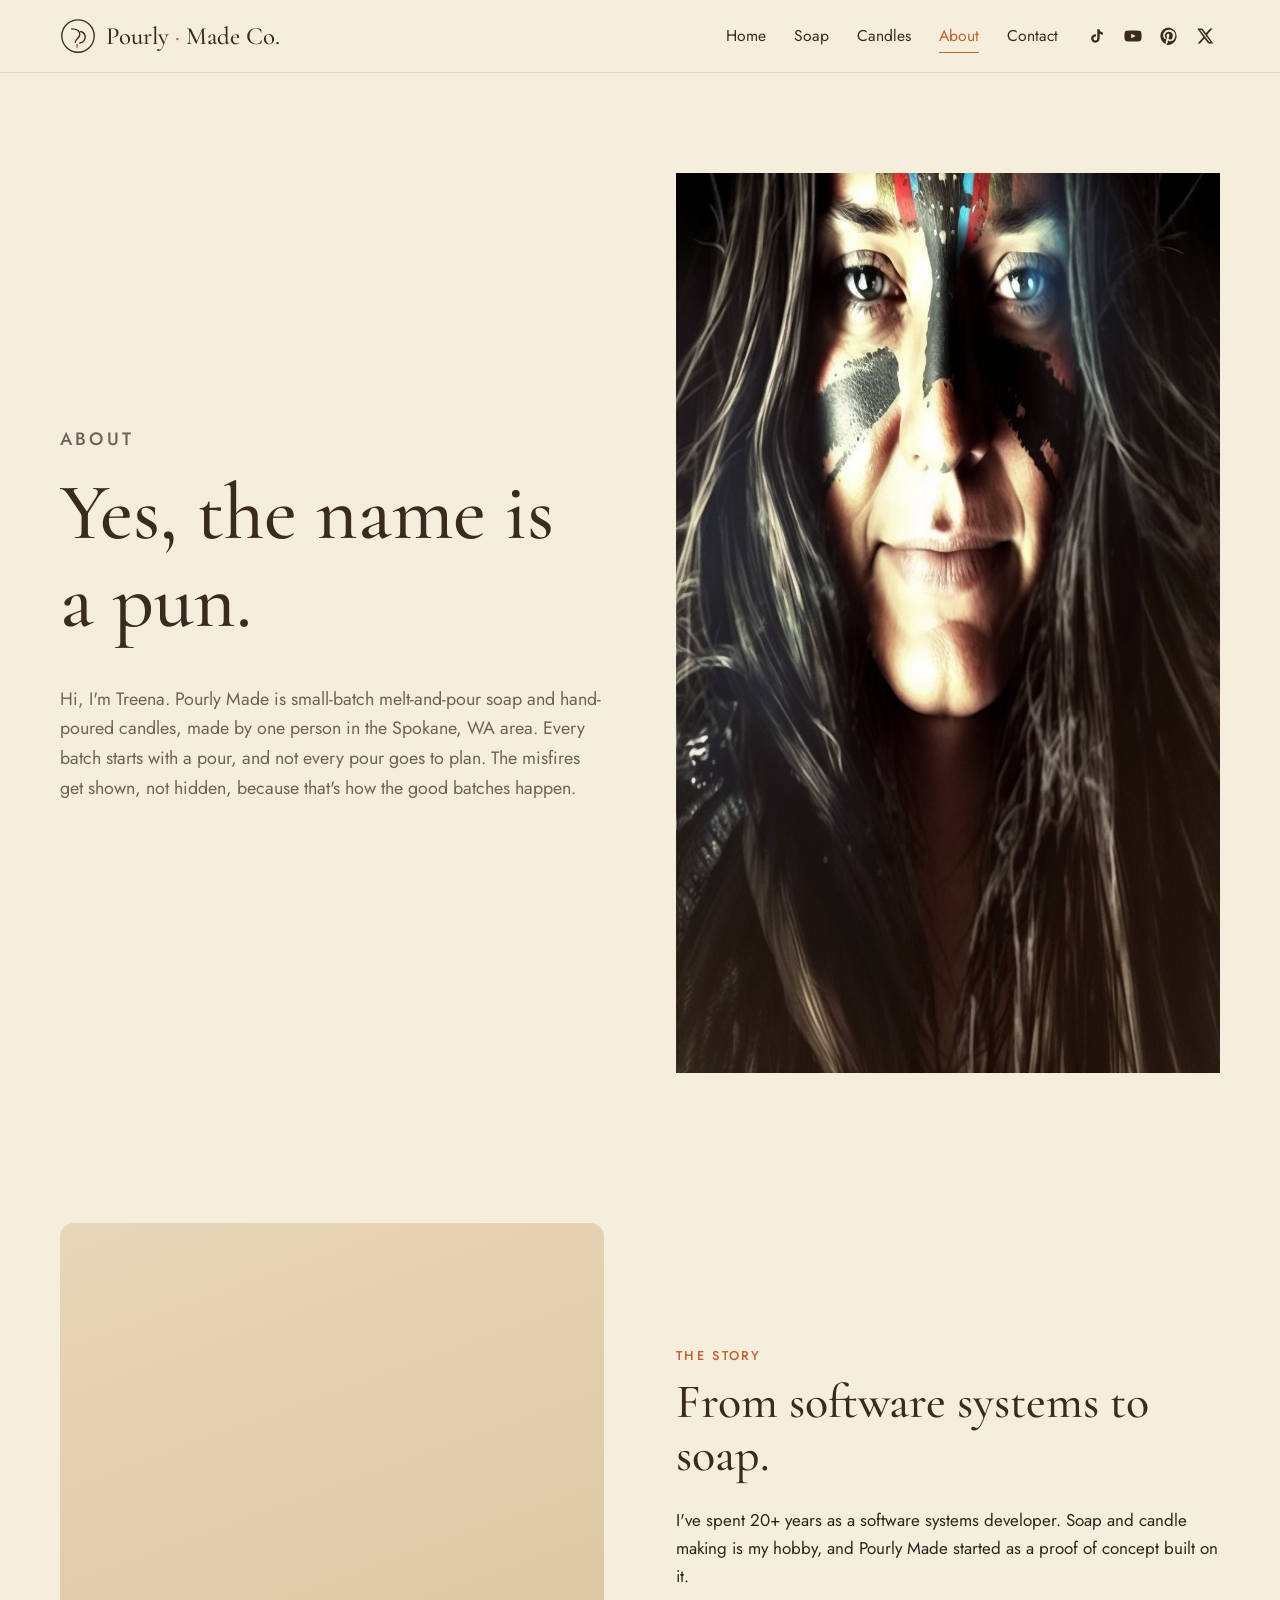
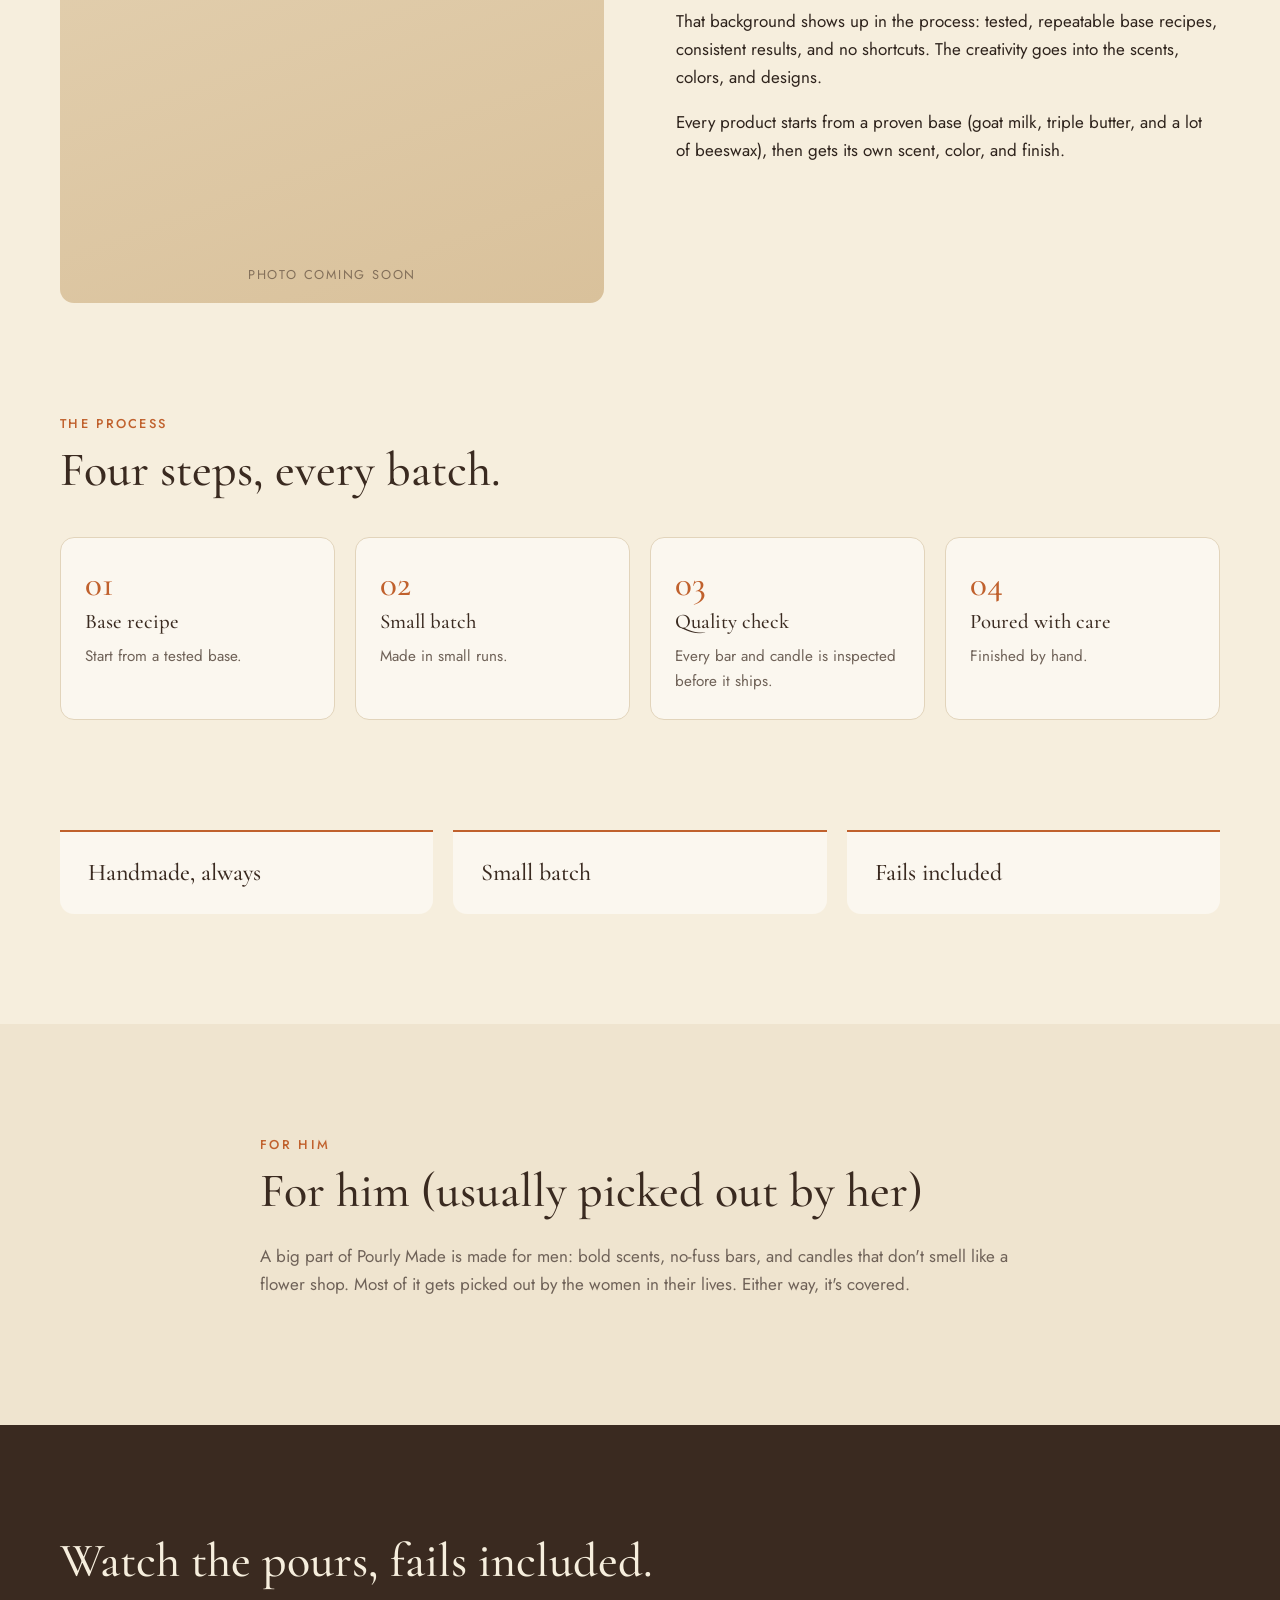
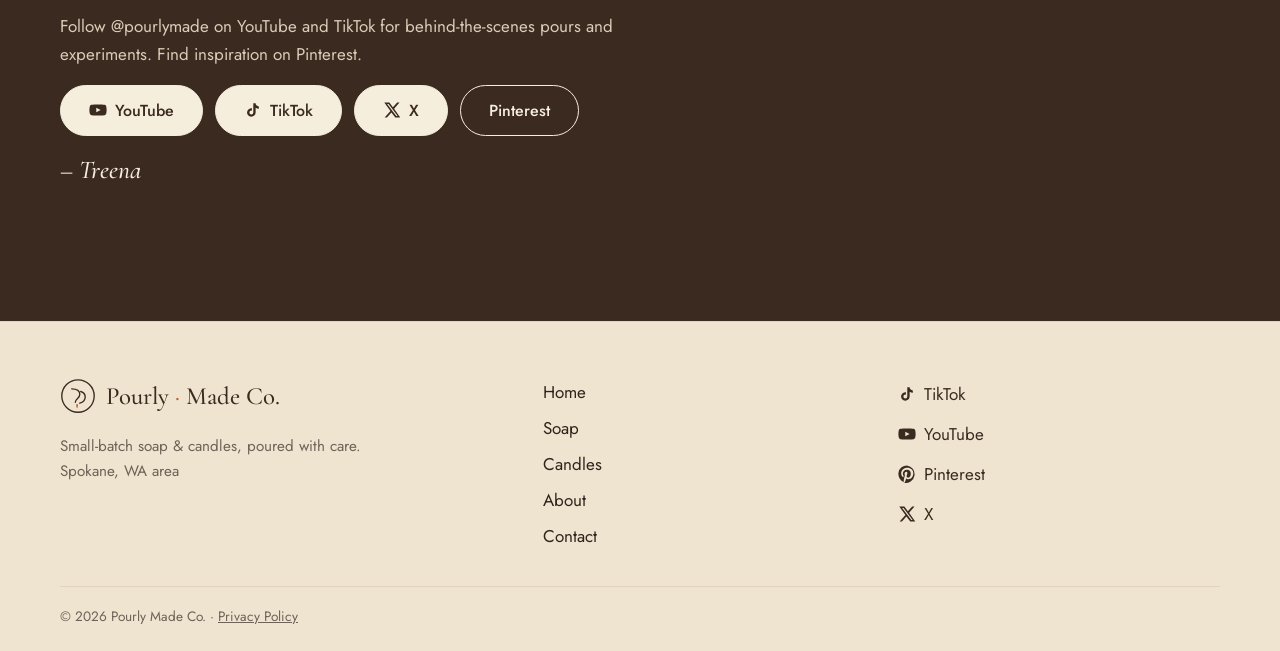
==== commit f096a4e5: "Add files via upload" ====
--- a/about/index.html
+++ b/about/index.html
@@ -1,81 +1,93 @@
 <!doctype html>
-<html lang="en" data-root="">
+<html lang="en" data-root="../">
 <head>
 <meta charset="utf-8">
 <meta name="viewport" content="width=device-width, initial-scale=1">
-<title>Pourly Made Co. | Small-batch soap & candles</title>
-<meta name="description" content="Small-batch melt-and-pour soap and hand-poured beeswax candles, made by hand in the Spokane, WA area.">
-<meta property="og:title" content="Pourly Made Co. | Small-batch soap & candles">
-<meta property="og:description" content="Small-batch melt-and-pour soap and hand-poured beeswax candles, made by hand in the Spokane, WA area.">
+<title>About | Pourly Made Co.</title>
+<meta name="description" content="Pourly Made Co. is small-batch soap and candles made by one person in the Spokane, WA area.">
+<meta property="og:title" content="About | Pourly Made Co.">
+<meta property="og:description" content="Pourly Made Co. is small-batch soap and candles made by one person in the Spokane, WA area.">
 <meta property="og:type" content="website">
-<link rel="icon" href="assets/img/favicon.svg" type="image/svg+xml">
+<link rel="icon" href="../assets/img/favicon.svg" type="image/svg+xml">
 <link rel="preconnect" href="https://fonts.googleapis.com">
 <link rel="preconnect" href="https://fonts.gstatic.com" crossorigin>
 <link href="https://fonts.googleapis.com/css2?family=Cormorant+Garamond:ital,wght@0,400;0,500;0,600;1,500&family=Jost:wght@400;500;600&display=swap" rel="stylesheet">
-<link rel="stylesheet" href="assets/css/style.css">
+<link rel="stylesheet" href="../assets/css/style.css">
 </head>
-<body data-page="home">
+<body data-page="about">
 <a class="skip" href="#main">Skip to content</a>
 <header id="site-header"></header>
 <main id="main">
 
-<section class="hero hero-banner">
-  <div class="container">
-    <p class="eyebrow">Spokane, WA &middot; Small batch</p>
-    <h1 class="banner"><img src="assets/img/banner.jpg" width="1707" height="282" alt="Pourly Made Co. — small-batch soap and candles" fetchpriority="high"></h1>
-    <p class="lead">Small-batch soap &amp; candles, poured with care.</p>
-    <div class="btn-row"><a class="btn" href="soap/">View Soap</a><a class="btn btn-ghost" href="candles/">View Candles</a></div>
+<section class="page-hero">
+  <div class="container split">
+    <div>
+      <p class="eyebrow">About</p>
+      <h1>Yes, the name is a pun.</h1>
+      <p>Hi, I'm Treena. Pourly Made is small-batch melt-and-pour soap and hand-poured candles, made by one person in the Spokane, WA area. Every batch starts with a pour, and not every pour goes to plan. The misfires get shown, not hidden, because that's how the good batches happen.</p>
+    </div>
+    <img class="portrait" src="../assets/img/treena.jpg" width="900" height="900" alt="Treena, maker behind Pourly Made Co.">
   </div>
 </section>
-<div class="strip"><ul><li>Small batch</li><li>Handmade</li><li>Fails included</li></ul></div>
 
 <section class="section">
+  <div class="container split">
+    <div class="art" role="img" aria-label="Photo placeholder"></div>
+    <div>
+      <p class="eyebrow">The story</p>
+      <h2>From software systems to soap.</h2>
+      <p>I've spent 20+ years as a software systems developer. Soap and candle making is my hobby, and Pourly Made started as a proof of concept built on it.</p>
+      <p>That background shows up in the process: tested, repeatable base recipes, consistent results, and no shortcuts. The creativity goes into the scents, colors, and designs.</p>
+      <p>Every product starts from a proven base (goat milk, triple butter, and a lot of beeswax), then gets its own scent, color, and finish.</p>
+    </div>
+  </div>
+</section>
+
+<section class="section" style="padding-top:0">
   <div class="container">
-    <div class="section-head">
-      <p class="eyebrow">Featured</p>
-      <h2>Made by hand, in small batches.</h2>
-      <p class="muted">Goat milk, triple butter, and a lot of beeswax. Every bar and candle is checked before it ships.</p>
-    </div>
-    <div class="grid featured" data-products="featured"></div>
-    <div class="btn-row" style="margin-top:32px"><a class="btn btn-ghost" href="soap/">All soap</a><a class="btn btn-ghost" href="candles/">All candles</a></div>
+    <div class="section-head"><p class="eyebrow">The process</p><h2>Four steps, every batch.</h2></div>
+    <ol class="steps">
+      <li><h3>Base recipe</h3><p>Start from a tested base.</p></li>
+      <li><h3>Small batch</h3><p>Made in small runs.</p></li>
+      <li><h3>Quality check</h3><p>Every bar and candle is inspected before it ships.</p></li>
+      <li><h3>Poured with care</h3><p>Finished by hand.</p></li>
+    </ol>
+  </div>
+</section>
+
+<section class="section" style="padding-top:0">
+  <div class="container values">
+    <div class="value"><h3>Handmade, always</h3></div>
+    <div class="value"><h3>Small batch</h3></div>
+    <div class="value"><h3>Fails included</h3></div>
   </div>
 </section>
 
 <section class="section for-him">
   <div class="container inner">
     <p class="eyebrow">For him</p>
-    <h2>Usually picked out by her.</h2>
-    <p class="muted">Bold scents, no-fuss bars, and candles that don't smell like a flower shop.</p>
-    <div class="btn-row"><a class="btn" href="soap/?for=him">Soap for him</a><a class="btn btn-ghost" href="candles/?for=him">Candles for him</a></div>
+    <h2>For him (usually picked out by her)</h2>
+    <p class="muted">A big part of Pourly Made is made for men: bold scents, no-fuss bars, and candles that don't smell like a flower shop. Most of it gets picked out by the women in their lives. Either way, it's covered.</p>
   </div>
 </section>
 
 <section class="section dark">
   <div class="container">
-    <p class="eyebrow">Watch us pour</p>
-    <h2>Behind the scenes, fails included.</h2>
-    <p style="max-width:560px">Pours, experiments, and the occasional disaster on YouTube and TikTok @pourlymade.</p>
+    <h2>Watch the pours, fails included.</h2>
+    <p style="max-width:560px">Follow @pourlymade on YouTube and TikTok for behind-the-scenes pours and experiments.<span data-requires-social="pinterest"> Find inspiration on Pinterest.</span></p>
     <div class="btn-row social-btns">
   <a class="btn btn-light" data-social="youtube" href="#"><svg viewBox="0 0 24 24"><path d="M23 7.2a3 3 0 0 0-2.1-2.1C19 4.6 12 4.6 12 4.6s-7 0-8.9.5A3 3 0 0 0 1 7.2 31 31 0 0 0 .5 12a31 31 0 0 0 .5 4.8 3 3 0 0 0 2.1 2.1c1.9.5 8.9.5 8.9.5s7 0 8.9-.5a3 3 0 0 0 2.1-2.1 31 31 0 0 0 .5-4.8 31 31 0 0 0-.5-4.8zM9.7 15.1V8.9l5.8 3.1-5.8 3.1z"/></svg>YouTube</a>
   <a class="btn btn-light" data-social="tiktok" href="#"><svg viewBox="0 0 24 24"><path d="M16.6 5.8A4.3 4.3 0 0 1 15.5 3h-3.1v12.4a2.6 2.6 0 1 1-2.6-2.6c.3 0 .5 0 .8.1V9.7a5.7 5.7 0 1 0 4.9 5.7V9a7.4 7.4 0 0 0 4.3 1.4V7.3a4.3 4.3 0 0 1-3.2-1.5z"/></svg>TikTok</a>
   <a class="btn btn-light" data-social="x" href="#"><svg viewBox="0 0 24 24"><path d="M18.9 2H22l-7.2 8.2L23 22h-6.6l-5.2-6.8L5.3 22H2.2l7.7-8.8L1.7 2h6.8l4.7 6.2L18.9 2zm-1.2 18h1.8L7.4 3.9H5.5L17.7 20z"/></svg>X</a>
-  
+  <a class="btn btn-ghost" style="color:var(--cream);border-color:var(--cream)" data-social="pinterest" href="#">Pinterest</a>
 </div>
-  </div>
-</section>
-
-<section class="section" data-requires-social="pinterest">
-  <div class="container">
-    <p class="eyebrow">Get inspired</p>
-    <h2>Ideas, scents, and gift picks.</h2>
-    <div class="tiles"><div></div><div></div><div></div><div></div></div>
-    <a class="btn btn-ghost" data-social="pinterest" href="#">Follow on Pinterest</a>
+    <p class="signoff">&ndash; Treena</p>
   </div>
 </section>
 </main>
 <footer id="site-footer"></footer>
-<script src="assets/js/config.js"></script>
-<script src="assets/js/products.js"></script>
-<script src="assets/js/site.js"></script>
+<script src="../assets/js/config.js"></script>
+<script src="../assets/js/products.js"></script>
+<script src="../assets/js/site.js"></script>
 </body>
 </html>
--- a/assets/css/style.css
+++ b/assets/css/style.css
@@ -0,0 +1,193 @@
+:root {
+  --cream: #f6eedd;
+  --linen: #efe4cf;
+  --paper: #fbf7ef;
+  --ink: #2f241d;
+  --espresso: #3a2a20;
+  --muted: #6f6258;
+  --accent: #c0612d;
+  --accent-dark: #a24f22;
+  --sage: #7d8a6a;
+  --line: #e2d4bb;
+  --radius: 14px;
+  --serif: "Cormorant Garamond", Georgia, "Times New Roman", serif;
+  --sans: "Jost", "Segoe UI", system-ui, -apple-system, sans-serif;
+}
+*, *::before, *::after { box-sizing: border-box; }
+html { scroll-behavior: smooth; }
+body { margin: 0; background: var(--cream); color: var(--ink); font: 400 17px/1.65 var(--sans); -webkit-font-smoothing: antialiased; }
+img { max-width: 100%; display: block; }
+a { color: inherit; }
+h1, h2, h3 { font-family: var(--serif); font-weight: 500; line-height: 1.1; margin: 0 0 .5em; color: var(--espresso); }
+h1 { font-size: clamp(2.6rem, 7vw, 5rem); }
+h2 { font-size: clamp(2rem, 4.5vw, 3rem); }
+h3 { font-size: 1.5rem; }
+p { margin: 0 0 1em; }
+.container { width: min(1160px, 100% - 32px); margin-inline: auto; }
+.muted { color: var(--muted); }
+.eyebrow { font-size: .8rem; letter-spacing: .18em; text-transform: uppercase; color: var(--accent); font-weight: 500; margin-bottom: .8em; }
+.section { padding: clamp(56px, 9vw, 110px) 0; }
+.section-head { max-width: 640px; margin-bottom: 40px; }
+.skip { position: absolute; left: -999px; }
+.skip:focus { left: 16px; top: 16px; background: #fff; padding: 8px 12px; z-index: 99; }
+
+/* buttons */
+.btn { display: inline-block; padding: 13px 28px; border-radius: 999px; font: 500 1rem var(--sans); text-decoration: none; border: 1.5px solid var(--accent); background: var(--accent); color: #fff; cursor: pointer; transition: background .2s, color .2s, transform .2s; }
+.btn:hover { background: var(--accent-dark); border-color: var(--accent-dark); transform: translateY(-1px); }
+.btn-ghost { background: transparent; color: var(--espresso); border-color: var(--espresso); }
+.btn-ghost:hover { background: var(--espresso); color: var(--cream); border-color: var(--espresso); }
+.btn-light { background: var(--cream); color: var(--espresso); border-color: var(--cream); }
+.btn-light:hover { background: #fff; border-color: #fff; color: var(--espresso); }
+.btn-row { display: flex; flex-wrap: wrap; gap: 12px; }
+
+/* header */
+#site-header { position: sticky; top: 0; z-index: 50; background: rgba(246, 238, 221, .94); backdrop-filter: blur(8px); border-bottom: 1px solid var(--line); }
+.header-inner { display: flex; align-items: center; gap: 24px; height: 72px; }
+.brand { display: inline-flex; align-items: center; gap: 10px; text-decoration: none; font: 500 1.55rem var(--serif); color: var(--espresso); white-space: nowrap; }
+.brand em { color: var(--accent); font-style: normal; }
+.logo-mark { width: 36px; height: 36px; color: var(--espresso); flex: none; }
+.nav { display: flex; gap: 28px; margin-left: auto; }
+.nav a { text-decoration: none; font-size: .98rem; color: var(--espresso); padding: 4px 0; border-bottom: 1.5px solid transparent; }
+.nav a:hover, .nav a.active { color: var(--accent); border-color: var(--accent); }
+.header-social { display: flex; gap: 6px; }
+.icon-link { display: inline-flex; align-items: center; gap: 8px; text-decoration: none; color: var(--espresso); padding: 6px; border-radius: 8px; }
+.icon-link svg { width: 18px; height: 18px; fill: currentColor; }
+.icon-link:hover { color: var(--accent); }
+.menu-btn { display: none; margin-left: auto; background: none; border: 0; width: 44px; height: 44px; cursor: pointer; padding: 10px; }
+.menu-btn span { display: block; height: 2px; background: var(--espresso); margin: 5px 0; transition: transform .2s, opacity .2s; }
+
+@media (max-width: 860px) {
+  .header-social { display: none; }
+  .menu-btn { display: block; }
+  .nav { position: absolute; top: 72px; left: 0; right: 0; flex-direction: column; gap: 0; background: var(--cream); border-bottom: 1px solid var(--line); padding: 8px 16px 16px; display: none; }
+  .nav a { padding: 12px 0; border-bottom: 1px solid var(--line); }
+  .nav a.active { border-color: var(--line); }
+  #site-header.open .nav { display: flex; }
+  #site-header.open .menu-btn span:nth-child(1) { transform: translateY(7px) rotate(45deg); }
+  #site-header.open .menu-btn span:nth-child(2) { opacity: 0; }
+  #site-header.open .menu-btn span:nth-child(3) { transform: translateY(-7px) rotate(-45deg); }
+}
+
+/* hero */
+.hero { position: relative; min-height: min(88vh, 760px); display: flex; align-items: flex-end; overflow: hidden;
+  background:
+    radial-gradient(ellipse at 75% 30%, rgba(192, 97, 45, .18), transparent 55%),
+    radial-gradient(ellipse at 20% 80%, rgba(125, 138, 106, .18), transparent 50%),
+    linear-gradient(160deg, #efe2c9 0%, #f6eedd 55%, #eadbc0 100%); }
+.hero.has-img { background-size: cover; background-position: center; }
+.hero::after { content: ""; position: absolute; inset: 0; background: linear-gradient(to top, rgba(246, 238, 221, .96) 8%, rgba(246, 238, 221, .2) 60%, transparent); }
+.hero .container { position: relative; z-index: 1; padding-bottom: clamp(48px, 9vw, 96px); }
+.hero p.lead { font-size: clamp(1.1rem, 2vw, 1.3rem); color: var(--muted); max-width: 520px; }
+.hero-drops { position: absolute; right: 6%; top: 14%; width: min(38vw, 380px); opacity: .5; z-index: 0; }
+
+.strip { background: var(--accent); color: #fff; padding: 18px 0; }
+.strip ul { list-style: none; margin: 0; padding: 0; display: flex; justify-content: center; flex-wrap: wrap; gap: 12px 40px; letter-spacing: .16em; text-transform: uppercase; font-size: .88rem; font-weight: 500; }
+
+/* page header */
+.page-hero { padding: clamp(56px, 9vw, 100px) 0 clamp(24px, 4vw, 40px); }
+.page-hero p { max-width: 620px; color: var(--muted); font-size: 1.12rem; }
+
+/* filters + grid */
+.filters { display: flex; gap: 10px; margin-bottom: 28px; flex-wrap: wrap; }
+.filters button { font: 500 .95rem var(--sans); padding: 9px 20px; border-radius: 999px; border: 1.5px solid var(--line); background: var(--paper); color: var(--espresso); cursor: pointer; }
+.filters button.active { background: var(--espresso); border-color: var(--espresso); color: var(--cream); }
+.grid { display: grid; gap: 24px; grid-template-columns: 1fr; }
+@media (min-width: 640px) { .grid { grid-template-columns: repeat(2, 1fr); } }
+@media (min-width: 1000px) { .grid { grid-template-columns: repeat(3, 1fr); } }
+.grid.featured { grid-template-columns: 1fr; }
+@media (min-width: 640px) { .grid.featured { grid-template-columns: repeat(2, 1fr); } }
+@media (min-width: 1000px) { .grid.featured { grid-template-columns: repeat(4, 1fr); } }
+
+.card { background: var(--paper); border: 1px solid var(--line); border-radius: var(--radius); overflow: hidden; display: flex; flex-direction: column; transition: transform .25s, box-shadow .25s; }
+.card:hover { transform: translateY(-3px); box-shadow: 0 14px 30px -18px rgba(58, 42, 32, .45); }
+.card-media { position: relative; aspect-ratio: 4 / 3; background: var(--linen); }
+.card-media img { width: 100%; height: 100%; object-fit: cover; }
+.ph { width: 100%; height: 100%; display: grid; place-items: center; color: var(--muted); font-size: .85rem; letter-spacing: .12em; text-transform: uppercase; }
+.ph-soap { background: repeating-linear-gradient(135deg, #efe4cf 0 14px, #f3eadb 14px 28px); }
+.ph-candle { background: radial-gradient(circle at 50% 40%, #f8e3c4 0, #efe4cf 55%); }
+.badges { position: absolute; top: 12px; left: 12px; display: flex; gap: 6px; }
+.badge { font-size: .72rem; font-weight: 600; letter-spacing: .06em; text-transform: uppercase; padding: 4px 10px; border-radius: 999px; }
+.badge-sample { background: var(--accent); color: #fff; }
+.badge-him { background: var(--espresso); color: var(--cream); }
+.card-body { padding: 20px 22px 22px; display: flex; flex-direction: column; flex: 1; }
+.card-body h3 { margin-bottom: .25em; }
+.card-body p { color: var(--muted); font-size: .96rem; }
+.meta { display: flex; flex-wrap: wrap; gap: 6px 14px; font-size: .85rem !important; color: var(--espresso) !important; }
+.meta span + span::before { content: "•"; margin-right: 14px; color: var(--accent); }
+.ask { margin-top: auto; color: var(--accent); font-weight: 500; text-decoration: none; }
+.ask:hover { text-decoration: underline; }
+.empty { color: var(--muted); }
+
+/* split / story */
+.split { display: grid; gap: clamp(32px, 6vw, 72px); align-items: center; }
+@media (min-width: 900px) { .split { grid-template-columns: 1fr 1fr; } }
+.art { aspect-ratio: 4 / 5; border-radius: var(--radius); background: linear-gradient(160deg, #e7d6b8, #d9c19b); position: relative; overflow: hidden; }
+.art::after { content: "Photo coming soon"; position: absolute; inset: auto 0 18px; text-align: center; font-size: .8rem; letter-spacing: .14em; text-transform: uppercase; color: rgba(58, 42, 32, .55); }
+.art.wide { aspect-ratio: 16 / 7; }
+
+.steps { list-style: none; padding: 0; margin: 0; display: grid; gap: 20px; counter-reset: step; }
+@media (min-width: 760px) { .steps { grid-template-columns: repeat(4, 1fr); } }
+.steps li { background: var(--paper); border: 1px solid var(--line); border-radius: var(--radius); padding: 24px; counter-increment: step; }
+.steps li::before { content: "0" counter(step); display: block; font: 500 2.2rem var(--serif); color: var(--accent); margin-bottom: 6px; }
+.steps h3 { font-size: 1.3rem; }
+.steps p { color: var(--muted); font-size: .95rem; margin: 0; }
+
+.values { display: grid; gap: 20px; }
+@media (min-width: 760px) { .values { grid-template-columns: repeat(3, 1fr); } }
+.value { padding: 28px; border-top: 2px solid var(--accent); background: var(--paper); border-radius: 0 0 var(--radius) var(--radius); }
+.value h3 { margin: 0; }
+
+.for-him { background: var(--linen); }
+.for-him .inner { max-width: 760px; }
+
+/* dark cta */
+.dark { background: var(--espresso); color: var(--cream); }
+.dark h2, .dark h3 { color: var(--cream); }
+.dark p { color: #d9ccb8; }
+.dark .eyebrow { color: #e0925f; }
+.signoff { font: italic 500 1.6rem var(--serif); color: var(--cream) !important; margin-top: 18px; }
+.social-btns .btn svg { width: 18px; height: 18px; fill: currentColor; vertical-align: -3px; margin-right: 8px; }
+
+/* pinterest inspiration tiles */
+.tiles { display: grid; gap: 14px; grid-template-columns: repeat(2, 1fr); margin: 28px 0; }
+@media (min-width: 760px) { .tiles { grid-template-columns: repeat(4, 1fr); } }
+.tiles div { aspect-ratio: 3 / 4; border-radius: var(--radius); background: linear-gradient(160deg, #eadbc0, #dcc6a2); }
+.tiles div:nth-child(2) { background: linear-gradient(160deg, #d9dccb, #b9c0a6); }
+.tiles div:nth-child(3) { background: linear-gradient(160deg, #f1d5bf, #dca888); }
+.tiles div:nth-child(4) { background: linear-gradient(160deg, #e3d5c6, #bfa892); }
+
+/* contact */
+.contact-wrap { display: grid; gap: 40px; }
+@media (min-width: 900px) { .contact-wrap { grid-template-columns: 1fr 1.3fr; } .contact-intro { position: sticky; top: 110px; align-self: start; } }
+.form { background: var(--paper); border: 1px solid var(--line); border-radius: var(--radius); padding: clamp(22px, 4vw, 36px); display: grid; gap: 18px; }
+.form label { display: grid; gap: 6px; font-weight: 500; font-size: .95rem; color: var(--espresso); }
+.form input, .form textarea { font: 400 1rem var(--sans); padding: 13px 14px; border: 1.5px solid var(--line); border-radius: 10px; background: #fff; color: var(--ink); width: 100%; }
+.form input:focus, .form textarea:focus { outline: none; border-color: var(--accent); box-shadow: 0 0 0 3px rgba(192, 97, 45, .15); }
+.form textarea { min-height: 170px; resize: vertical; }
+.hp { position: absolute; left: -9999px; }
+.form-status { min-height: 1.4em; font-size: .95rem; margin: 0; }
+.form-status.ok { color: #3d6b3a; }
+.form-status.error { color: #a4321f; }
+.btn:disabled { opacity: .6; cursor: default; transform: none; }
+
+/* footer */
+#site-footer { background: var(--linen); border-top: 1px solid var(--line); padding: 56px 0 24px; }
+.footer-inner { display: grid; gap: 32px; }
+@media (min-width: 800px) { .footer-inner { grid-template-columns: 1.4fr 1fr 1fr; } }
+.footer-inner p { margin-top: 12px; font-size: .95rem; }
+.footer-nav, .footer-social { display: flex; flex-direction: column; gap: 8px; }
+.footer-nav a { text-decoration: none; }
+.footer-nav a:hover { color: var(--accent); }
+.icon-link.labeled { padding: 2px 0; }
+.copyright { margin-top: 36px; padding-top: 18px; border-top: 1px solid var(--line); font-size: .85rem; color: var(--muted); }
+
+.notfound { min-height: 60vh; display: grid; place-items: center; text-align: center; }
+
+/* ---------- legal pages ---------- */
+.legal .container > * { max-width: 760px; }
+.legal h2 { font-size: clamp(1.6rem, 3vw, 2.1rem); margin-top: 1.6em; }
+.legal h3 { font-size: 1.25rem; margin-top: 1.2em; }
+.legal a { color: var(--accent); }
+.legal ul { padding-left: 1.2em; margin: 0 0 1em; }
+.legal li { margin-bottom: .4em; }
+.copyright a { color: inherit; }
